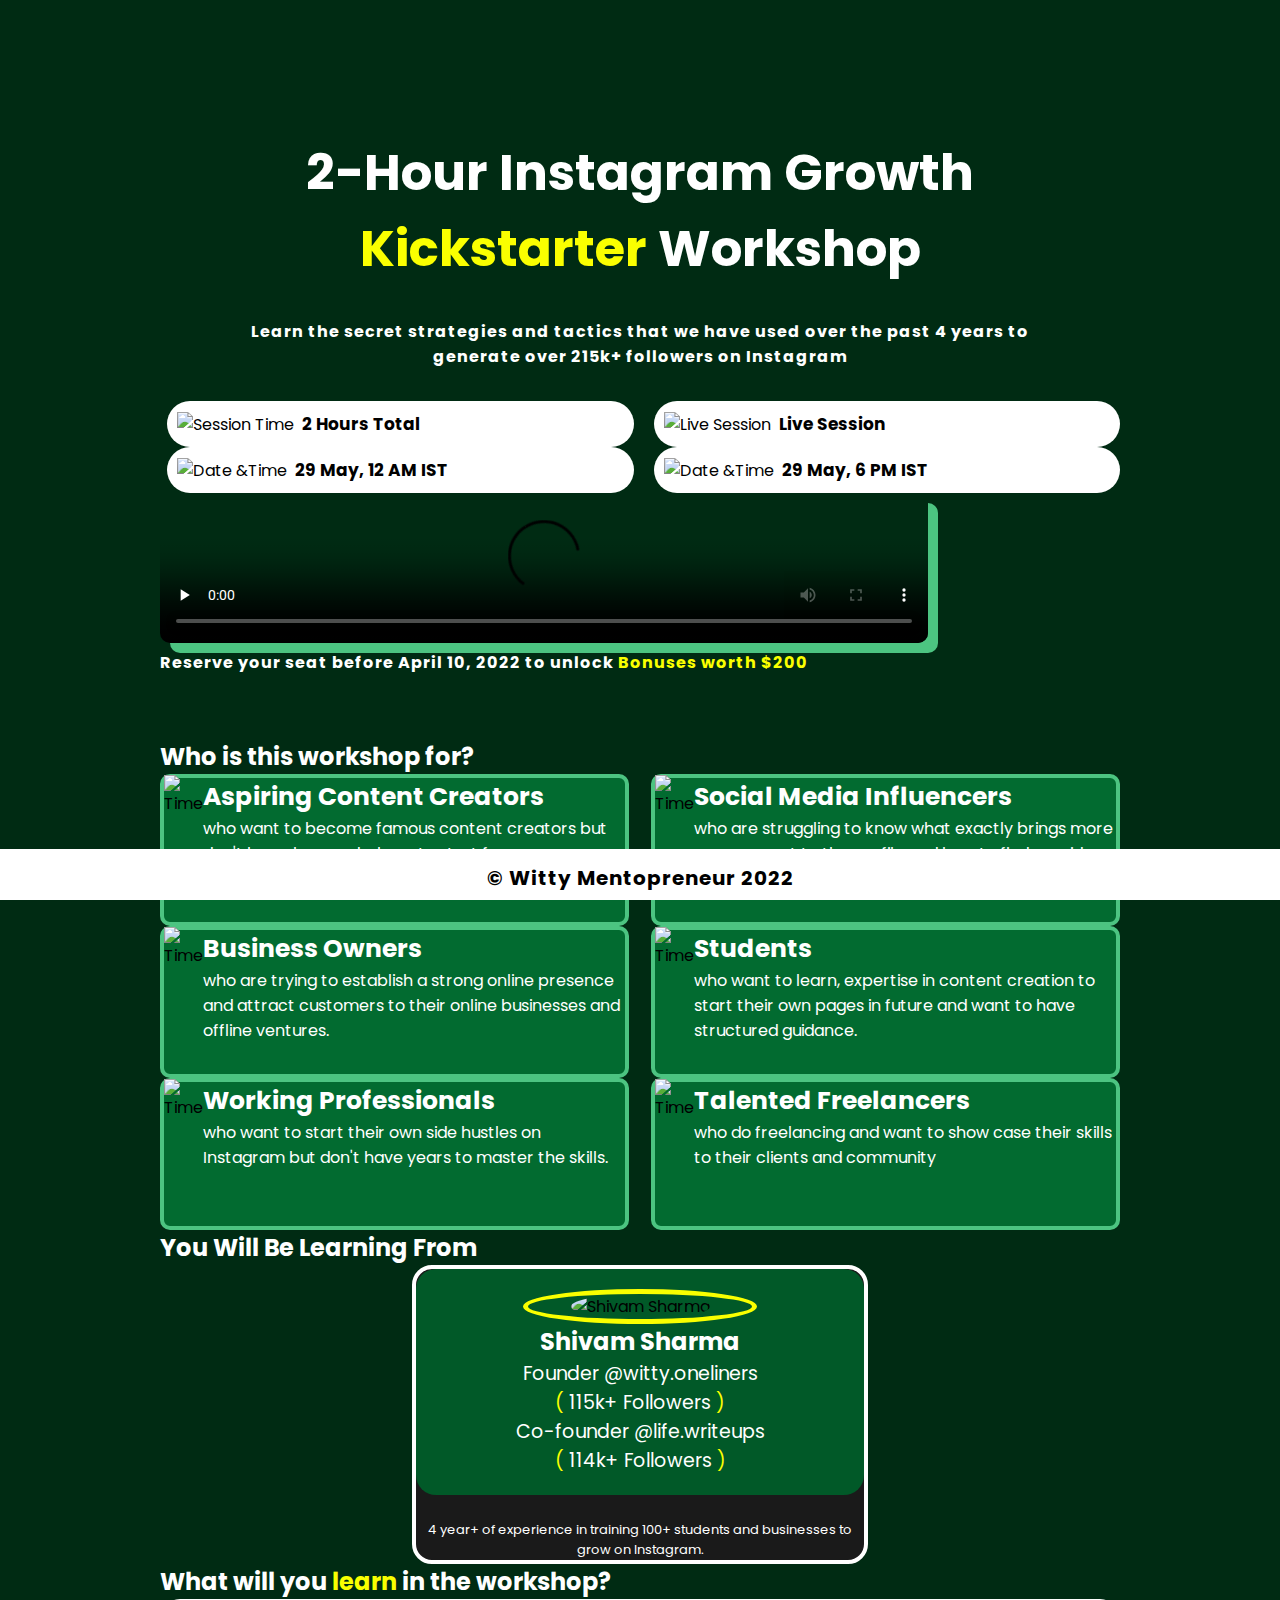
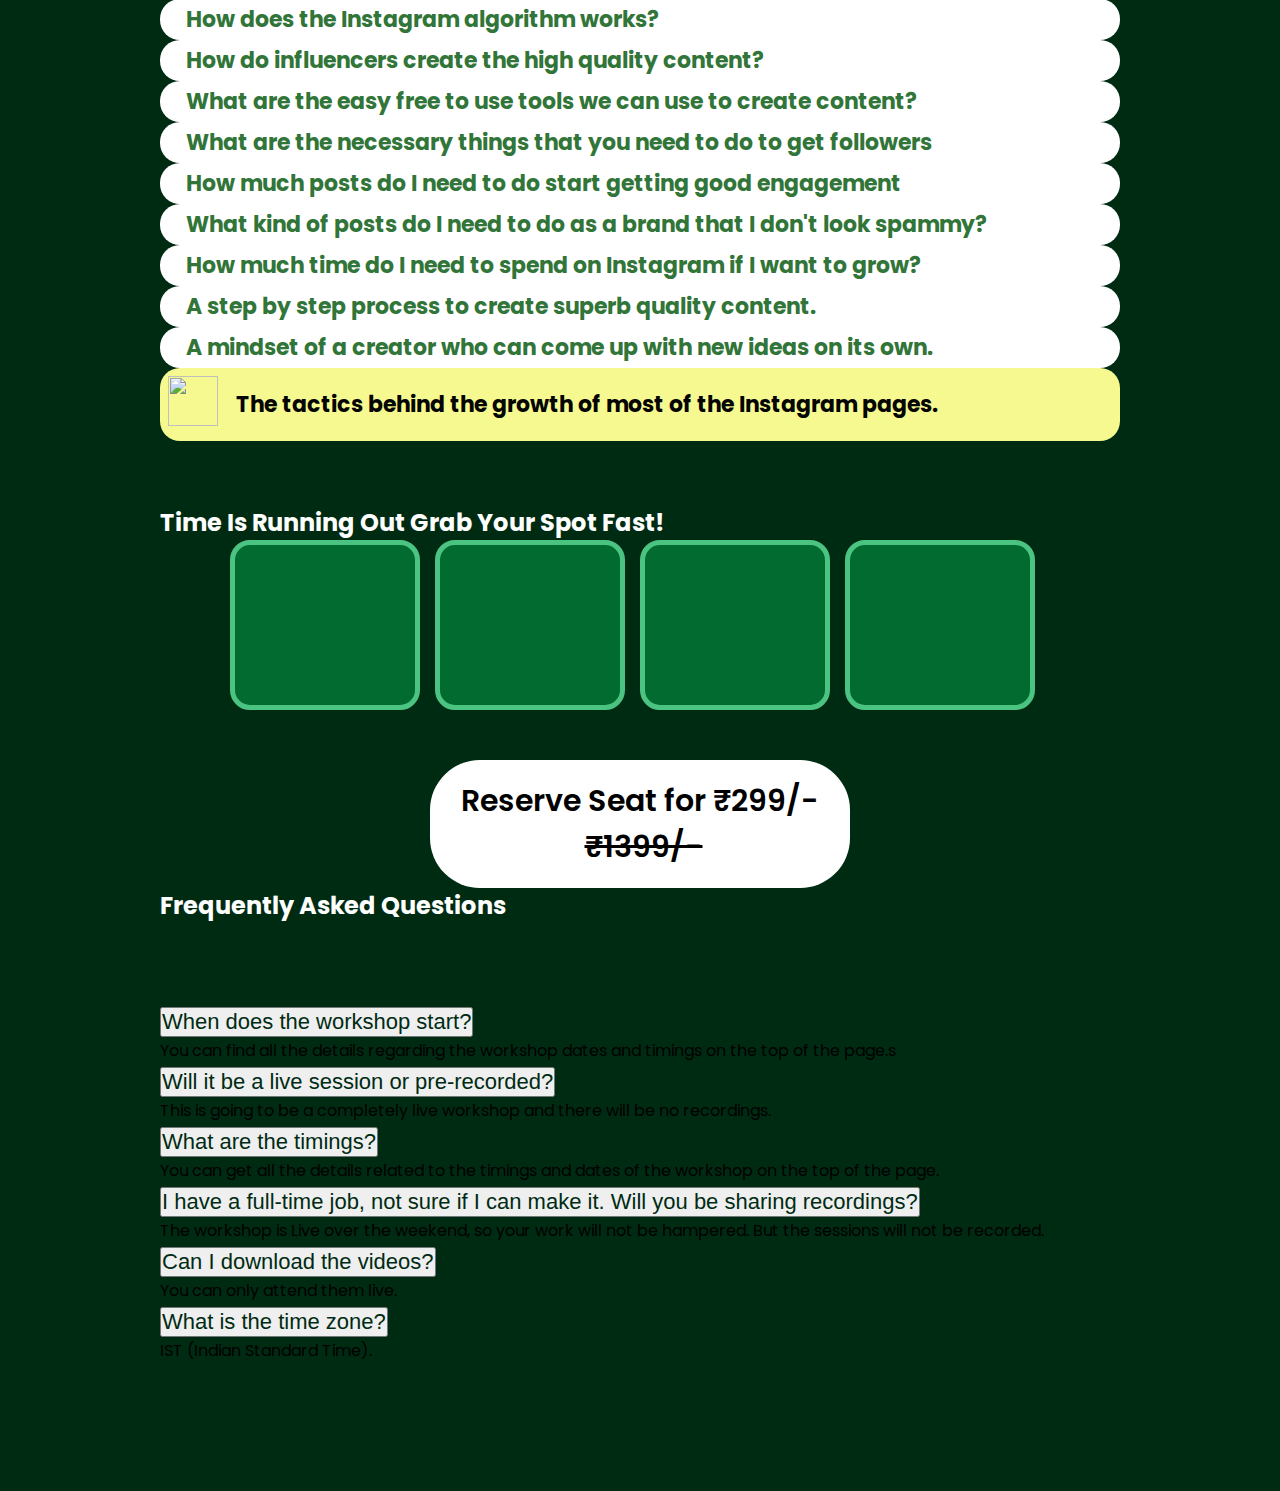
==== public/index.html @ c13fea51 "date updated" ====
<!DOCTYPE html>
<html lang="en">

<head>
    <meta charset="utf-8" />
    <meta name="viewport" content="width=device-width, initial-scale=1" />

    <!-- Bootstrap CSS -->
    <link href="https://cdn.jsdelivr.net/npm/bootstrap@5.0.2/dist/css/bootstrap.min.css" rel="stylesheet"
        integrity="sha384-EVSTQN3/azprG1Anm3QDgpJLIm9Nao0Yz1ztcQTwFspd3yD65VohhpuuCOmLASjC" crossorigin="anonymous" />

    <!-- CSS link -->
    <link rel="stylesheet" href="css/style.css" />

    <!-- Font Awesome -->
    <link rel="stylesheet" href="https://cdnjs.cloudflare.com/ajax/libs/font-awesome/6.1.1/css/all.min.css"
        integrity="sha512-KfkfwYDsLkIlwQp6LFnl8zNdLGxu9YAA1QvwINks4PhcElQSvqcyVLLD9aMhXd13uQjoXtEKNosOWaZqXgel0g=="
        crossorigin="anonymous" referrerpolicy="no-referrer" />

    <!-- Favicon -- site identity -->
    <link rel="icon" type="image/x-icon" href="/public/media/images/favicon.ico">

    <title>Witty Oneliners</title>
</head>

<body>
    <div class="container-fluid">
        <div class="container-custom">
            <div class="sectionOne-wrapper">
                <div class="heading">
                    <h1 class="text-white">
                        2-Hour Instagram Growth
                        <span class="text-yellow">Kickstarter</span> Workshop
                    </h1>
                </div>
                <div class="sub-heading">
                    <h4 id="for-font-size" class="text-white">
                        Learn the secret strategies and tactics that we have used over the
                        past 4 years to generate over 215k+ followers on Instagram
                    </h4>
                </div>

                <div class="content row">
                    <div class="col-12 col-lg-6 order-lg-1 order-2"  id="for-margin-in-tab" style="align-self: center;">
                        <div class="content-boxes">
                            <div class="schedule mb-4">
                                <div class="ts-card-1">
                                    <div class="info-icon">
                                        <img src="./media/images/clock.gif" alt="Session Time">
                                    </div>
                                    <div class="info-text">
                                        <p>2 Hours Total</p>
                                    </div>
                                </div>
                                <div class="ts-card-2">
                                    <div class="info-icon">
                                        <img src="./media/images/live-session.png" id="liveSession" alt="Live Session">
                                    </div>
                                    <div class="info-text">
                                        <p>Live Session</p>
                                    </div>
                                </div>
                            </div>
                            <div class="schedule mb-4">
                                <div class="ts-card-3">
                                    <div class="info-icon">
                                        <img src="./media/images/planner.png" alt="Date &Time">
                                    </div>
                                    <div class="info-text">
                                        <p>29 May, 12 AM IST</p>
                                    </div>
                                </div>
                                <div class="ts-card-4">
                                    <div class="info-icon">
                                        <img src="./media/images/planner.png" alt="Date &Time">
                                    </div>
                                    <div class="info-text">
                                        <p>29 May, 6 PM IST</p>
                                    </div>
                                </div>
                            </div>
                        </div>
                    </div>
                    <div class="col-12 col-lg-6 order-lg-2 order-1">
                        <div class="center-box-for-video text-center">
                            <video id='video' controls="controls" controlsList="nodownload" preload='none' width="600"
                                poster="https://assets.codepen.io/32795/poster.png">
                                <source id='mp4' src="./media/video/2-hour-kickstarter-workshop.mp4" controlsList="nodownload" type='video/mp4'/>
                        </div>
                    </div>
                </div>
                <div class="row">
                    <div class="text-below-video">
                        <h4 class="text-center mt-5 fw-bold text-white">Reserve your seat before April 10, 2022 to
                            unlock <span class="text-yellow">Bonuses worth $200</span></h4>
                    </div>
                </div>
            </div>


            <!-- WHO IS THIS WORKSHOP FOR? -->

            <div class="workshop-wrapper">
                <div class="workshop-heading mb-5">
                    <h2 class="text-white text-center fw-bold">
                        Who is this workshop for?
                    </h2>
                </div>
                <div class="Who-for-workshop mb-4">
                    <!-- card-1 -->
                    <div class="card-1">
                        <div id="tg-1" class="">
                            <div class="target-audience p-3">
                                <div class="card-icon">
                                    <img src="./media/images/who/aspiring-content-creator.png" class="m-ve3" alt="Time">
                                </div>
                                <div class="card-text">
                                    <p class="text-white mtemp-0">
                                        <span class="fw-bold">Aspiring Content Creators</span> <br> who want to become
                                        famous content creators but don't know how and where to start from
                                    </p>
                                </div>
                            </div>
                        </div>
                    </div>
                    <!-- card-2 -->
                    <div class="card-2">
                        <div id="tg-2" class="">
                            <div class="target-audience p-3">
                                <div class="card-icon">
                                    <img src="./media/images/who/social-media-influencers1.png" class="m-ve3" alt="Time">
                                </div>
                                <div class="card-text">
                                    <p class="text-white mtemp-0">
                                        <span class="fw-bold">Social Media Influencers</span> <br>who are struggling to
                                        know what exactly brings more engagement to the profile and how to find new
                                        ideas
                                    </p>
                                </div>
                            </div>
                        </div>
                    </div>
                </div>

                <div class="Who-for-workshop mb-4">
                    <!-- card-3 -->
                    <div class="card-3">
                        <div id="tg-3" class="">
                            <div class="target-audience p-3">
                                <div class="card-icon">
                                    <img src="./media/images/who/business-owners.png" class="m-ve3" alt="Time">
                                </div>
                                <div class="card-text">
                                    <p class="text-white mtemp-0">
                                        <span class="fw-bold">Business Owners</span> <br>who are trying to establish a
                                        strong online presence and attract customers to their online businesses and
                                        offline ventures.
                                    </p>
                                </div>
                            </div>
                        </div>
                    </div>
                    <!-- card-4 -->
                    <div class="card-4">
                        <div id="tg-4" class="">
                            <div class="target-audience p-3">
                                <div class="card-icon">
                                    <img src="./media/images/who/students.png" class="m-ve3" alt="Time">
                                </div>
                                <div class="card-text">
                                    <p class="text-white mtemp-0">
                                        <span class="fw-bold">Students</span> <br>who want to learn, expertise in
                                        content creation to start their own pages in future and want to have structured
                                        guidance.
                                    </p>
                                </div>
                            </div>
                        </div>
                    </div>
                </div>

                <div class="Who-for-workshop mb-4">
                    <!-- card-5 -->
                    <div class="card-5">
                        <div id="tg-5" class="">
                            <div class="target-audience p-3">
                                <div class="card-icon">
                                    <img src="./media/images/who/working-professionals.png" class="m-ve3" alt="Time">
                                </div>
                                <div class="card-text">
                                    <p class="text-white mtemp-0">
                                        <span class="fw-bold">Working Professionals</span> <br>who want to start their
                                        own side hustles on Instagram but don't have years to master the skills.
                                    </p>
                                </div>
                            </div>
                        </div>
                    </div>
                    <!-- card-6 -->
                    <div class="card-6">
                        <div id="tg-6" class="">
                            <div class="target-audience p-3">
                                <div class="card-icon">
                                    <img src="./media/images/who/talented-freelancers.png" class="m-ve3" alt="Time">
                                </div>
                                <div class="card-text">
                                    <p class="text-white mtemp-0">
                                        <span class="fw-bold">Talented Freelancers</span> <br>who do freelancing and
                                        want to show case their skills to their clients and community
                                    </p>
                                </div>
                            </div>
                        </div>
                    </div>
                </div>
            </div>

            <!-- You Will Be Learning From -->
            <div class="learningFrom-wrapper">
                <div class="workshop-heading my-5">
                    <h2 class="text-white text-center fw-bold">
                        You Will Be Learning From
                    </h2>
                </div>
                <div class="instructor-about">
                    <div class="about-card">
                        <div class="card p-3 card-width">
                            <div class="card-top">
                                <div class="instructor-image-wrapper">
                                    <div class="instructor-image p-2">
                                        <img src="./media/images/shivam.jpg" class="card-img-top" alt="Shivam Sharma">
                                    </div>
                                </div>
                                <div class="card-body text-white pt-3">
                                    <h2 class="card-title fw-bold">Shivam Sharma</h2>
                                    <p class="card-text fw-bold m-0" style="font-size: 19px;">Founder <a href="http://instagram.com/witty.oneliners" target="_blank" style="text-decoration: none; color: inherit;">@witty.oneliners</a>
                                        <br> <span class="text-yellow">(</span> 115k+ Followers <span
                                            class="text-yellow">)</span>
                                    </p>
                                    <p class="card-text fw-bold" style="font-size: 19px;">Co-founder <a href="http://instagram.com/life.writeups" target="_blank" style="text-decoration: none; color: inherit;">@life.writeups</a><br>
                                        <span class="text-yellow">(</span> 114k+ Followers <span
                                            class="text-yellow">)</span>
                                    </p>
                                </div>
                            </div>
                            <div class="special-text pt-2 row">
                                <div class="col-2" style="align-self: center;">
                                    <img src="./media/images/checkbox.png" class="w-100" alt="">
                                </div>
                                <div class="col-10">
                                    <p class="fw-bold text-start mt-3 text-white" style="font-size: 13px;">4 year+ of
                                        experience in training 100+ students and businesses to grow on Instagram.</p>
                                </div>
                            </div>
                        </div>
                    </div>
                </div>
                <!-- <div class="register-link-wrapper mt-2">
                    <div class="register-link">
                        <a href="#">Register Now</a>
                    </div>
                </div> -->
            </div>

            <!-- What will you learn in the workshop? -->
            <div class="learning-from-workshop-wrapper">
                <div class="learning-from-workshop-heading my-5">
                    <h2 class="text-white text-center fw-bold">
                        What will you <span class="text-yellow">learn</span> in the workshop?
                    </h2>
                </div>
                <div class="special-text-learning my-3">
                    <div class="stl-icon">
                        <img src="./media/images/checkbox-border-green.png" alt="">
                    </div>
                    <div class="stl-text">
                        <p class="text-start text-green">How does the Instagram algorithm works?</p>
                    </div>
                </div>
                <div class="special-text-learning my-3">
                    <div class="stl-icon">
                        <img src="./media/images/checkbox-border-green.png" alt="">
                    </div>
                    <div class="stl-text">
                        <p class="text-start text-green">How do influencers create the high quality
                            content?</p>
                    </div>
                </div>
                <div class="special-text-learning my-3">
                    <div class="stl-icon">
                        <img src="./media/images/checkbox-border-green.png" alt="">
                    </div>
                    <div class="stl-text">
                        <p class="text-start text-green">What are the easy free to use tools we can use
                            to create content?</p>
                    </div>
                </div>
                <div class="special-text-learning my-3">
                    <div class="stl-icon">
                        <img src="./media/images/checkbox-border-green.png" alt="">
                    </div>
                    <div class="stl-text">
                        <p class="text-start text-green">What are the necessary things that you need to do to get followers</p>
                    </div>
                </div>
                <div class="special-text-learning my-3">
                    <div class="stl-icon">
                        <img src="./media/images/checkbox-border-green.png" alt="">
                    </div>
                    <div class="stl-text">
                        <p class="text-start text-green">How much posts do I need to do start
                            getting good engagement</p>
                    </div>
                </div>
                <div class="special-text-learning my-3">
                    <div class="stl-icon">
                        <img src="./media/images/checkbox-border-green.png" alt="">
                    </div>
                    <div class="stl-text">
                        <p class="text-start text-green">What kind of posts do I need to do as a brand
                            that I don't look spammy?</p>
                    </div>
                </div>
                <div class="special-text-learning my-3">
                    <div class="stl-icon">
                        <img src="./media/images/checkbox-border-green.png" alt="">
                    </div>
                    <div class="stl-text">
                        <p class="text-start text-green">How much time do I need to spend on Instagram
                            if I want to grow?</p>
                    </div>
                </div>
                <div class="special-text-learning my-3">
                    <div class="stl-icon">
                        <img src="./media/images/checkbox-border-green.png" alt="">
                    </div>
                    <div class="stl-text">
                        <p class="text-start text-green">A step by step process to create superb
                            quality content.</p>
                    </div>
                </div>
                <div class="special-text-learning my-3">
                    <div class="stl-icon">
                        <img src="./media/images/checkbox-border-green.png" alt="">
                    </div>
                    <div class="stl-text">
                        <p class="text-start text-green">A mindset of a creator who can come up with
                            new ideas on its own.</p>
                    </div>
                </div>
                <div class="special-text-learning my-3" style="background-color: #f5f98f;">
                    <div class="stl-icon">
                        <img src="./media/images/star.png" id="star-icon" alt="">
                    </div>
                    <div class="stl-text">
                        <p class="text-start" style="color: #040402;">The tactics behind the growth of
                            most of the Instagram pages.</p>
                    </div>
                </div>
            </div>

            <!-- Time Is Running Out Grab Your Spot Fast! -->
            <div class="grab-your-spot">
                <div class="grab-your-spot-heading my-5">
                    <h2 class="text-white text-center fw-bold">
                        Time Is Running Out Grab Your Spot Fast!
                    </h2>
                </div>

                <!-- countdown for registration -->

                <div class="counter-wrapper">
                    <div class="counter" id="demo">
                        <div class="days-wrapper" id="day-id">
                            <p id="days"></p>
                        </div>
                        <div class="hours-wrapper">
                            <p id="hours"></p>
                        </div>
                        <div class="minutes-wrapper">
                            <p id="minutes"></p>
                        </div>
                        <div class="seconds-wrapper" id="sec-id">
                            <p id="seconds"></p>
                        </div>
                    </div>
                </div>

                <div class="register-link-wrapper" style="padding: 0px;">
                    <div class="register-link">
                        <a href="https://razorpay.com/payment-link/plink_JNuntay4QnFfxa">Reserve Seat for ₹299/- &nbsp;<s class="fs-21">₹1399/-</s></a>
                    </div>
                </div>
            </div>

            <!-- Frequently Asked Questions -->
            <div class="faqs">
                <div class="faqs my-5">
                    <h2 class="text-white text-center fw-bold">
                        Frequently Asked Questions
                    </h2>
                </div>
                <div class="accordion" id="accordionPanelsStayOpenExample">
                    <!-- When does the workshop start? -->
                    <div class="accordion-item mb-4">
                        <h2 class="accordion-header" id="panelsStayOpen-headingOne">
                            <button class="accordion-button collapsed f-22" type="button" data-bs-toggle="collapse"
                                data-bs-target="#panelsStayOpen-collapseOne" aria-expanded="false"
                                aria-controls="panelsStayOpen-collapseOne">
                                When does the workshop start?
                            </button>
                        </h2>
                        <div id="panelsStayOpen-collapseOne" class="accordion-collapse collapse"
                            aria-labelledby="panelsStayOpen-headingOne">
                            <div class="accordion-body">
                                <p class="mtemp-0">You can find all the details regarding the workshop dates and timings
                                    on the top of
                                    the page.s</p>
                            </div>
                        </div>
                    </div>
                    <!-- Will it be a live session or pre-recorded? -->
                    <div class="accordion-item mb-4">
                        <h2 class="accordion-header" id="panelsStayOpen-headingTwo">
                            <button class="accordion-button collapsed f-22" type="button" data-bs-toggle="collapse"
                                data-bs-target="#panelsStayOpen-collapseTwo" aria-expanded="false"
                                aria-controls="panelsStayOpen-collapseTwo">
                                Will it be a live session or pre-recorded?
                            </button>
                        </h2>
                        <div id="panelsStayOpen-collapseTwo" class="accordion-collapse collapse"
                            aria-labelledby="panelsStayOpen-headingTwo">
                            <div class="accordion-body">
                                <p class="mtemp-0">This is going to be a completely live workshop and there will be no
                                    recordings.</p>
                            </div>
                        </div>
                    </div>
                    <!-- What are the timings? -->
                    <div class="accordion-item mb-4">
                        <h2 class="accordion-header" id="panelsStayOpen-headingThree">
                            <button class="accordion-button collapsed f-22" type="button" data-bs-toggle="collapse"
                                data-bs-target="#panelsStayOpen-collapseThree" aria-expanded="false"
                                aria-controls="panelsStayOpen-collapseThree">
                                What are the timings?
                            </button>
                        </h2>
                        <div id="panelsStayOpen-collapseThree" class="accordion-collapse collapse"
                            aria-labelledby="panelsStayOpen-headingThree">
                            <div class="accordion-body">
                                <p class="mtemp-0">You can get all the details related to the timings and dates of the
                                    workshop on the top
                                    of the page.</p>
                            </div>
                        </div>
                    </div>
                    <!-- I have a full-time job, not sure if I can make it. Will you be sharing recordings? -->
                    <div class="accordion-item mb-4">
                        <h2 class="accordion-header" id="panelsStayOpen-headingFour">
                            <button class="accordion-button collapsed f-22" type="button" data-bs-toggle="collapse"
                                data-bs-target="#panelsStayOpen-collapseFour" aria-expanded="false"
                                aria-controls="panelsStayOpen-collapseFour">
                                I have a full-time job, not sure if I can make it. Will you be sharing recordings?
                            </button>
                        </h2>
                        <div id="panelsStayOpen-collapseFour" class="accordion-collapse collapse"
                            aria-labelledby="panelsStayOpen-headingFour">
                            <div class="accordion-body">
                                <p class="mtemp-0">The workshop is Live over the weekend, so your work will not be
                                    hampered. But the
                                    sessions will not be recorded.</p>
                            </div>
                        </div>
                    </div>
                    <!-- Can I download the videos? -->
                    <div class="accordion-item mb-4">
                        <h2 class="accordion-header" id="panelsStayOpen-headingFive">
                            <button class="accordion-button collapsed f-22" type="button" data-bs-toggle="collapse"
                                data-bs-target="#panelsStayOpen-collapseFive" aria-expanded="false"
                                aria-controls="panelsStayOpen-collapseFive">
                                Can I download the videos?
                            </button>
                        </h2>
                        <div id="panelsStayOpen-collapseFive" class="accordion-collapse collapse"
                            aria-labelledby="panelsStayOpen-headingFive">
                            <div class="accordion-body">
                                <p class="mtemp-0">You can only attend them live.</p>
                            </div>
                        </div>
                    </div>
                    <!-- What is the time zone? -->
                    <div class="accordion-item mb-4">
                        <h2 class="accordion-header" id="panelsStayOpen-headingSix">
                            <button class="accordion-button collapsed f-22" type="button" data-bs-toggle="collapse"
                                data-bs-target="#panelsStayOpen-collapseSix" aria-expanded="false"
                                aria-controls="panelsStayOpen-collapseSix">
                                What is the time zone?
                            </button>
                        </h2>
                        <div id="panelsStayOpen-collapseSix" class="accordion-collapse collapse"
                            aria-labelledby="panelsStayOpen-headingSix">
                            <div class="accordion-body">
                                <p class="mtemp-0">IST (Indian Standard Time).</p>
                            </div>
                        </div>
                    </div>
                </div>

            </div>
        </div>
    </div>

    <footer>
        <h4>© Witty Mentopreneur 2022</h4>
    </footer>

    <!-- Time is running out for mobile view -->
    <div class="time-run-out">
        <div class="rate">
            <h3 style="margin-bottom: 0rem;">&#8377; 299/- <s class="fs-21">₹1399/-</s></h3>
            <p style="margin-bottom: 0rem;" id="demoMobile"></p>
        </div>
        <div class="register-button">
            <div class="register-mobile-link">
                <a href="https://razorpay.com/payment-link/plink_JNuntay4QnFfxa">Register Now</a>
            </div>
        </div>
    </div>

    <!-- Option 1: Bootstrap Bundle with Popper -->
    <script src="https://cdn.jsdelivr.net/npm/bootstrap@5.0.2/dist/js/bootstrap.bundle.min.js"
        integrity="sha384-MrcW6ZMFYlzcLA8Nl+NtUVF0sA7MsXsP1UyJoMp4YLEuNSfAP+JcXn/tWtIaxVXM"
        crossorigin="anonymous"></script>


    <script>
        // Set the date we're counting down to
        var countDownDate = new Date("May 29, 2022 00:00:00").getTime();

        // Update the count down every 1 second
        var x = setInterval(function () {

            // Get today's date and time
            var now = new Date().getTime();

            // Find the distance between now and the count down date
            var distance = countDownDate - now;

            // Time calculations for days, hours, minutes and seconds
            var days = Math.floor(distance / (1000 * 60 * 60 * 24));
            var hours = Math.floor((distance % (1000 * 60 * 60 * 24)) / (1000 * 60 * 60));
            var minutes = Math.floor((distance % (1000 * 60 * 60)) / (1000 * 60));
            var seconds = Math.floor((distance % (1000 * 60)) / 1000);

            // Output the result in an element with id="demo"
            document.getElementById("days").innerHTML = days + "d ";
            document.getElementById("hours").innerHTML = hours + "h ";
            document.getElementById("minutes").innerHTML = minutes + "m ";
            document.getElementById("seconds").innerHTML = seconds + "s ";

            // If the count down is over, write some text 
            if (distance < 0) {
                clearInterval(x);
                document.getElementById("").innerHTML = "EXPIRED";
            }
        }, 1000);
    </script>


    <!-- Countdown for mobile -->
    <script>
        // Set the date we're counting down to
        var countDownDateM = new Date("May 29, 2022 00:00:00").getTime();

        // Update the count down every 1 second
        var xM = setInterval(function () {

            // Get today's date and time
            var nowM = new Date().getTime();

            // Find the distanceM between nowM and the count down date
            var distanceM = countDownDateM - nowM;

            // Time calculations for days, hours, minutes and seconds
            var daysM = Math.floor(distanceM / (1000 * 60 * 60 * 24));
            var hoursM = Math.floor((distanceM % (1000 * 60 * 60 * 24)) / (1000 * 60 * 60));
            var minutesM = Math.floor((distanceM % (1000 * 60 * 60)) / (1000 * 60));
            var secondsM = Math.floor((distanceM % (1000 * 60)) / 1000);

            // Output the result in an element with id="demo"
            document.getElementById("demoMobile").innerHTML = daysM + "d " + hoursM + "h " + minutesM + "m " + secondsM + "s ";

            // If the count down is over, write some text 
            if (distanceM < 0) {
                clearInterval(xM);
                document.getElementById("demoMobile").innerHTML = "EXPIRED";
            }
        }, 1000);
    </script>


    <!-- Firebase hosting -->
    <script type="module">
        // Import the functions you need from the SDKs you need
        import { initializeApp } from "https://www.gstatic.com/firebasejs/9.7.0/firebase-app.js";
        import { getAnalytics } from "https://www.gstatic.com/firebasejs/9.7.0/firebase-analytics.js";
        // TODO: Add SDKs for Firebase products that you want to use
        // https://firebase.google.com/docs/web/setup#available-libraries
      
        // Your web app's Firebase configuration
        // For Firebase JS SDK v7.20.0 and later, measurementId is optional
        const firebaseConfig = {
          apiKey: "AIzaSyBTXLOIKGU7ffSTo6t2AmBm4bEuLBCVTBA",
          authDomain: "wittyoneliners-2b3fb.firebaseapp.com",
          projectId: "wittyoneliners-2b3fb",
          storageBucket: "wittyoneliners-2b3fb.appspot.com",
          messagingSenderId: "454083568702",
          appId: "1:454083568702:web:d452eadd3054b247895d6f",
          measurementId: "G-J54QKYT3XX"
        };
      
        // Initialize Firebase
        const app = initializeApp(firebaseConfig);
        const analytics = getAnalytics(app);
      </script>

    <!-- <script src="index.js"></script> -->
</body>

</html>
---- public/css/style.css ----
@import url("https://fonts.googleapis.com/css2?family=Poppins:ital,wght@0,100;0,200;0,300;0,400;0,500;0,600;0,700;0,800;0,900;1,100;1,200;1,300;1,400;1,500;1,600;1,700;1,800;1,900&family=Roboto:ital,wght@0,100;0,300;0,400;0,500;0,700;0,900;1,100;1,300;1,400;1,500;1,700;1,900&display=swap");

* {
  margin: 0;
  padding: 0;
}

body {
  font-family: "Poppins", sans-serif;
  background-color: #002b13;
}

h4 {
  letter-spacing: 1px;
}
/* 
.fw-400 {
  font-weight: 500;
} */

.text-white {
  color: #fff;
}

.text-yellow {
  color: #faff00;
}

.text-green {
  color: #317539;
}

.container-custom {
  margin: auto;
  width: 70%;
  height: 100%;
  /* background-color: pink; */
  padding-bottom: 3rem;
}

.heading {
  margin-top: 15vh;
  font-weight: bold;
  text-align: center;
  margin-bottom: 1rem;
}

.heading h1 {
  /* width: 55%; */
  font-size: 50px;
}

.sub-heading {
  margin: 2rem 0rem;
  font-weight: bold;
  text-align: center;
  padding: 0 3rem;
}

.content-boxes {
  margin-top: 0rem;
}

.center-box-for-video {
  box-shadow: bottom 0px 0px 10px #fff;
}

.center-box-for-video video {
  width: 80%;
  height: auto;
  border-radius: 10px;
  box-shadow: 10px 10px #4cc481;
}

.schedule {
  display: flex;
  padding-left: 7px;
}

.ts-card-1,
.ts-card-2,
.ts-card-3,
.ts-card-4 {
  display: flex;
  background: white;
  padding: 10px;
  border-radius: 41px;
  width: 48%;
}

.ts-card-1,
.ts-card-3 {
  margin-right: 10px;
}

.ts-card-2,
.ts-card-4 {
  margin-left: 10px;
}

.info-icon {
  align-self: center;
}

.info-icon img {
  width: 48px;
}

.info-text {
  align-self: center;
}

.info-text p {
  margin-bottom: 0rem !important;
  margin-left: 8px;
  font-size: 17px;
  font-weight: bold;
}

#liveSession {
  margin-top: -7px;
}

/* mtemp-0 is for target audience cards */
.mtemp-0 {
  margin-bottom: 0;
}

.mtemp-0 span {
  font-size: 25px;
  font-weight: bold;
}

.mtemp-0 p {
  font-size: 17px;
}

.m-ve3 {
  margin-top: -3px;
}

.pad-10px {
  padding: 10px;
}

.m-for-info-box {
  margin-bottom: 0px;
  margin-top: 6px;
}

.workshop-wrapper {
  margin-top: 4rem;
}

.about-card {
  text-align: -webkit-center;
}

.card {
  background-color: #1a1a1a;
  border-radius: 20px;
  border: 4px solid #fff;
}

.card-top {
  background-color: #015928;
  padding: 20px 0px;
  border-radius: 20px;
}

.card-body {
  padding: 0;
}

.instructor-image {
  border: 5px solid #faff00;
  border-radius: 50%;
  width: 50%;
  height: auto;
}

.instructor-image img {
  border-radius: 50%;
}

.register-link-wrapper {
  text-align: center;
  padding: 25px;
  font-size: 30px;
  font-weight: 600;
  display: flex;
  justify-content: center;
}

.register-link {
  background-color: white;
  width: 40%;
  padding: 18px;
  border-radius: 50px;
  margin-top: 50px;
}

.register-link-wrapper a {
  text-decoration: none;
  color: #000;
}

.special-text-learning {
  display: flex;
  background-color: white;
  border-radius: 20px;
}

.special-text-learning p {
  margin-left: 10px;
  font-size: 22px;
  font-weight: bold;
  margin-bottom: 0rem;
}

.stl-icon {
  padding: 8px;
}

.stl-text {
  align-self: center;
}

.grab-your-spot {
  margin-top: 4rem;
}

.f-22 {
  font-size: 22px;
  font-weight: 500;
  color: #002b13;
}

footer {
  position: fixed;
  z-index: 5;
  width: 100%;
  bottom: 0;
  margin-top: 100px;
  background-color: #fff;
  padding: 14px 0px 7px;
  color: #000;
  text-align: center;
  font-size: 20px;
  font-weight: 500;
}

.accordion-button:not(.collapsed) {
  color: inherit;
  background-color: #c3df9d;
}

.accordion-button:focus {
  border-color: unset;
  box-shadow: unset;
}

.accordian-item {
  border-radius: 0.25rem;
}

.w-63 {
  width: 90%;
}

.card-width {
  width: 28rem;
}

.faqs {
  margin-bottom: 80px;
}

.Who-for-workshop {
  display: flex;
  justify-content: space-between;
}

.target-audience {
  background-color: #026b30;
  border: 4px solid #4cc481;
  border-radius: 10px;
  display: flex;
  width: 33vw;
  height: 9rem;
}

#star-icon {
  width: 50px;
  height: 50px;
}

.rate {
  display: none;
}

.register-mobile-link a {
  display: none;
}

.counter {
  display: flex;
  justify-content: center;
}

.counter div {
  display: flex;
  flex-direction: column;
  justify-content: center;
  text-align: center;
  background-color: #026b30;
  border-radius: 20px;
  width: 160px;
  border: 5px solid #4cc481;
  height: 140px;
  padding: 10px;
  margin-right: 15px;
}

.counter div p {
  font-size: 60px;
  color: #fff;
  margin: 0px;
}


/* For devices below 300px width  */

@media (max-width: 299px) {
  .container-custom {
    margin: auto;
    width: 90%;
    margin-bottom: 0rem;
  }
  .heading h1 {
    font-size: 24px;
  }
  .sub-heading {
    padding: 0rem;
  }
  h4.text-white.fw-bold {
    font-size: 18px;
  }
  .center-box-for-video video {
    width: 100%;
    height: auto;
    border-radius: 10px;
    box-shadow: 5px 5px #4cc481;
  }
  .center-box-for-video video {
    width: 100%;
  }
  .content-boxes {
    margin-top: 2rem;
  }
  .m-for-info-box {
    font-size: 12px;
    margin-top: 2px;
  }
  .info-text p {
    margin-left: 6px;
    font-size: 10px;
  }
  .workshop-wrapper {
    margin-top: 3rem;
  }
  .mtemp-0 span {
    font-size: 17px;
  }
  p.text-white.mtemp-0 {
    font-size: 15px;
  }
  .card-width {
    width: 14rem;
  }
  .special-text.pt-2.row div img {
    width: 230% !important;
  }
  .special-text-learning p {
    font-size: 11px;
    line-height: 13px;
  }
  .counter div {
    width: 55px;
    height: 55px;
  }
  .counter div p {
    font-size: 14px;
  }
  .register-link {
    width: 100%;
    padding: 10px;
  }
  .register-link-wrapper {
    font-size: 18px;
  }
  .f-22 {
    font-size: 15px;
  }
  .Who-for-workshop {
    flex-direction: column;
  }
  .target-audience {
    width: 100%;
    height: auto;
    margin-bottom: 10px;
  }
  .accordion-body {
    font-size: 14px;
  }
  .info-icon img {
    width: 29px;
    height: 29px;
  }
  footer {
    position: relative;
    margin-top: 0px;
    bottom: 83px;
  }
  .time-run-out {
    position: fixed;
    z-index: 5;
    bottom: 0;
    width: 100%;
    display: flex;
    justify-content: space-between;
    padding: 18px 15px;
    background-color: #c8eadf;
  }
  .rate {
    display: block;
    align-self: center;
  }
  .register-mobile-link a {
    display: block;
    text-decoration: none;
    color: white;
    background: #015928;
    padding: 10px;
    border-radius: 10px;
  }
  footer h4 {
    font-size: 17px;
  }
  #day-id {
    margin-left: 6px;
  }
  #sec-id {
    margin-right: 0px;
  }
  #demoMobile {
    font-size: 14px;
  }

  #for-font-size {
    font-size: 14px;
  }

}


/* For Mobiles */

@media (min-width: 300px) and (max-width: 480px) {
  .container-custom {
    margin: auto;
    width: 90%;
    margin-bottom: 0rem;
  }
  .heading h1 {
    font-size: 32px;
  }
  .sub-heading {
    padding: 0rem;
  }
  .f-22 {
    font-size: 20px;
  }
  .center-box-for-video video {
    width: 100%;
  }
  .content-boxes {
    margin-top: 2rem;
  }
  .special-text.pt-2.row div img {
    width: 137% !important;
  }
  .m-for-info-box {
    font-size: 12px;
    margin-top: 2px;
  }
  .register-link {
    width: 100%;
    padding: 10px;
  }
  .register-link-wrapper {
    font-size: 25px;
  }
  .card-width {
    width: 20rem;
  }
  .Who-for-workshop {
    flex-direction: column;
  }
  .target-audience {
    width: 100%;
    height: auto;
    margin-bottom: 10px;
  }
  .special-text-learning p {
    margin: 0px 2px;
    font-size: 14px;
    font-weight: bold;
    margin-bottom: 0rem;
    line-height: 16px;
  }
  .info-icon img {
    width: 29px;
    height: 29px;
  }
  .info-text p {
    margin-left: 6px;
    font-size: 15px;
  }
  footer {
    position: relative;
    margin-top: 0px;
    bottom: 94px;
  }

  .time-run-out {
    position: fixed;
    z-index: 5;
    bottom: 0;
    width: 100%;
    display: flex;
    justify-content: space-between;
    padding: 18px 15px;
    background-color: #c8eadf;
  }

  .rate {
    display: block;
    align-self: center;
  }

  .register-mobile-link a {
    display: block;
    text-decoration: none;
    color: white;
    background: #015928;
    padding: 14px;
    border-radius: 10px;
  }

  .counter div {
    width: 73px;
    border: 5px solid #4cc481;
    height: 74px;
    padding: 8px;
  }

  .counter div p {
    font-size: 22px;
  }

  #day-id {
    margin-left: 6px;
  }

  #sec-id {
    margin-right: 0px;
  }

  #demoMobile {
    font-size: 20px;
  }

  #for-font-size {
    font-size: 14px;
  }
}

/* For devices with width 481px and above */

@media (min-width: 500px) and (max-width: 767px) {
  .container-custom {
    margin: auto;
    width: 90%;
    margin-bottom: 0rem;
  }
  .heading h1 {
    font-size: 35px;
  }
  .sub-heading {
    padding: 0rem;
  }
  .f-22 {
    font-size: 20px;
  }
  .center-box-for-video video {
    width: 100%;
  }
  .content-boxes {
    margin-top: 2rem;
  }
  .m-for-info-box {
    font-size: 12px;
    margin-top: 2px;
  }
  .register-link {
    width: 100%;
    padding: 10px;
  }
  .card-width {
    width: 28rem;
  }
  .Who-for-workshop {
    flex-direction: column;
  }
  .target-audience {
    width: 100%;
    height: auto;
    margin-bottom: 10px;
  }
  .special-text-learning p {
    margin: 0px 2px;
    font-size: 19px;
    font-weight: bold;
    margin-bottom: 0rem;
    line-height: 20px;
  }
  .info-icon img {
    width: 29px;
    height: 29px;
  }
  .info-text p {
    margin-left: 6px;
    font-size: 18px;
  }
  footer {
    position: relative;
    margin-top: 0px;
    bottom: 97px;
  }

  .time-run-out {
    position: fixed;
    z-index: 5;
    bottom: 0;
    width: 100%;
    display: flex;
    justify-content: space-between;
    padding: 18px 15px;
    background-color: #c8eadf;
  }

  .rate {
    display: block;
    align-self: center;
  }

  .register-mobile-link a {
    display: block;
    text-decoration: none;
    color: white;
    background: #015928;
    padding: 14px;
    border-radius: 10px;
  }

  .counter div {
    width: 90px;
    border: 5px solid #4cc481;
    height: 90px;
    padding: 8px;
  }

  .counter div p {
    font-size: 27px;
  }

  #day-id {
    margin-left: 6px;
  }

  #sec-id {
    margin-right: 0px;
  }

  #demoMobile {
    font-size: 22px;
  }
}


/* For screen sizes between 768px and 1199px */

@media (min-width: 768px) and (max-width: 1199px) {
  .container-custom {
    margin: auto;
    width: 90%;
  }
  .stl-text {
    line-height: 1.1;
  }
  .target-audience {
    width: 43vw;
  }
  .mtemp-0 span {
    font-size: 20px;
  }
  .target-audience {
    height: 10rem;
  }
  .center-box-for-video video {
    width: 90%;
  }
  #for-margin-in-tab {
    margin-top: 2rem;
  }
  .info-text p {
    font-size: 22px;
  }
  .text-below-video h4 {
    line-height: 1.5;
  }
  .workshop-wrapper {
    margin-top: 3rem;
  }
  .counter div p {
    font-size: 55px;
  }
  .register-link {
    width: 60%;
  }
}
 

/* For screen sizes between 1200px and 1600px */

@media screen 
  and (min-device-width: 1200px) 
  and (max-device-width: 1500px) 
  and (-webkit-min-device-pixel-ratio: 1) { 
    .container-custom {
      margin: auto;
      width: 75%;
      height: 100%;
      padding-bottom: 3rem;
  }
  .target-audience {
    width: 36vw;
  }
}
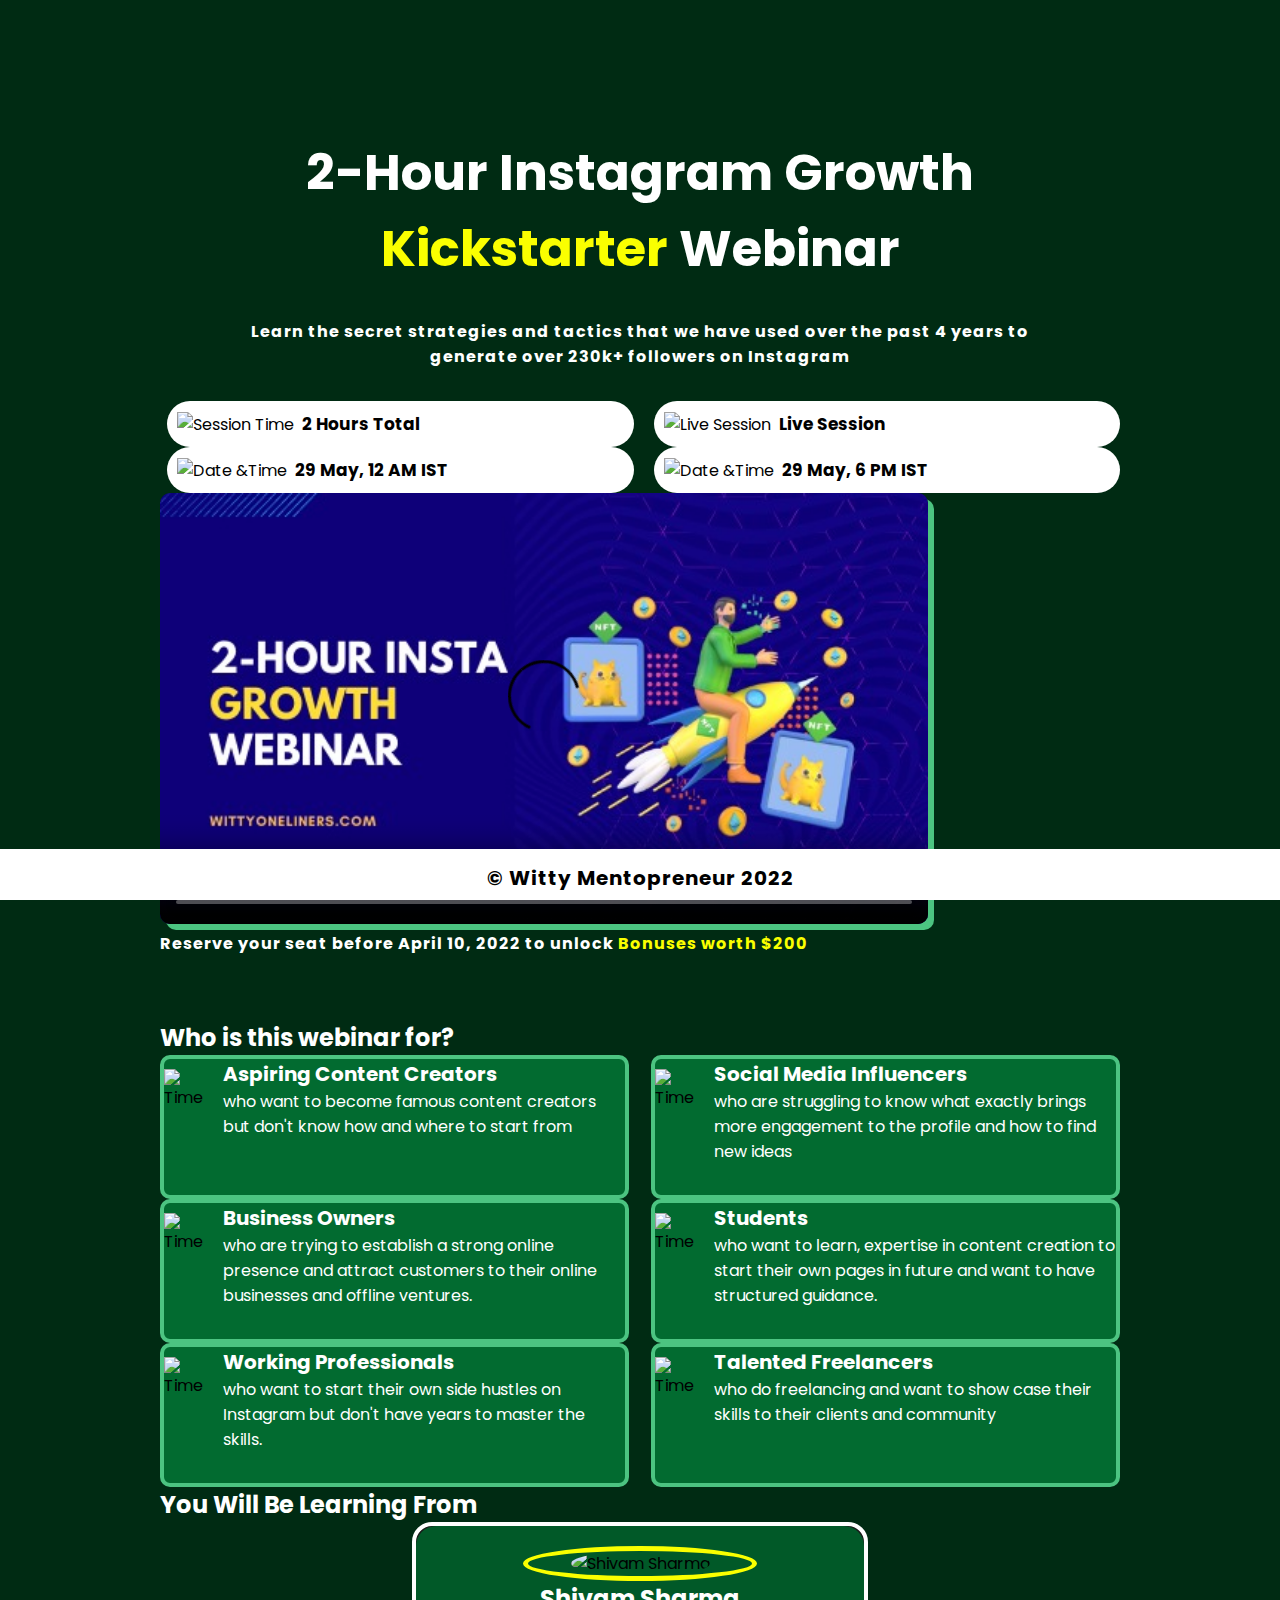
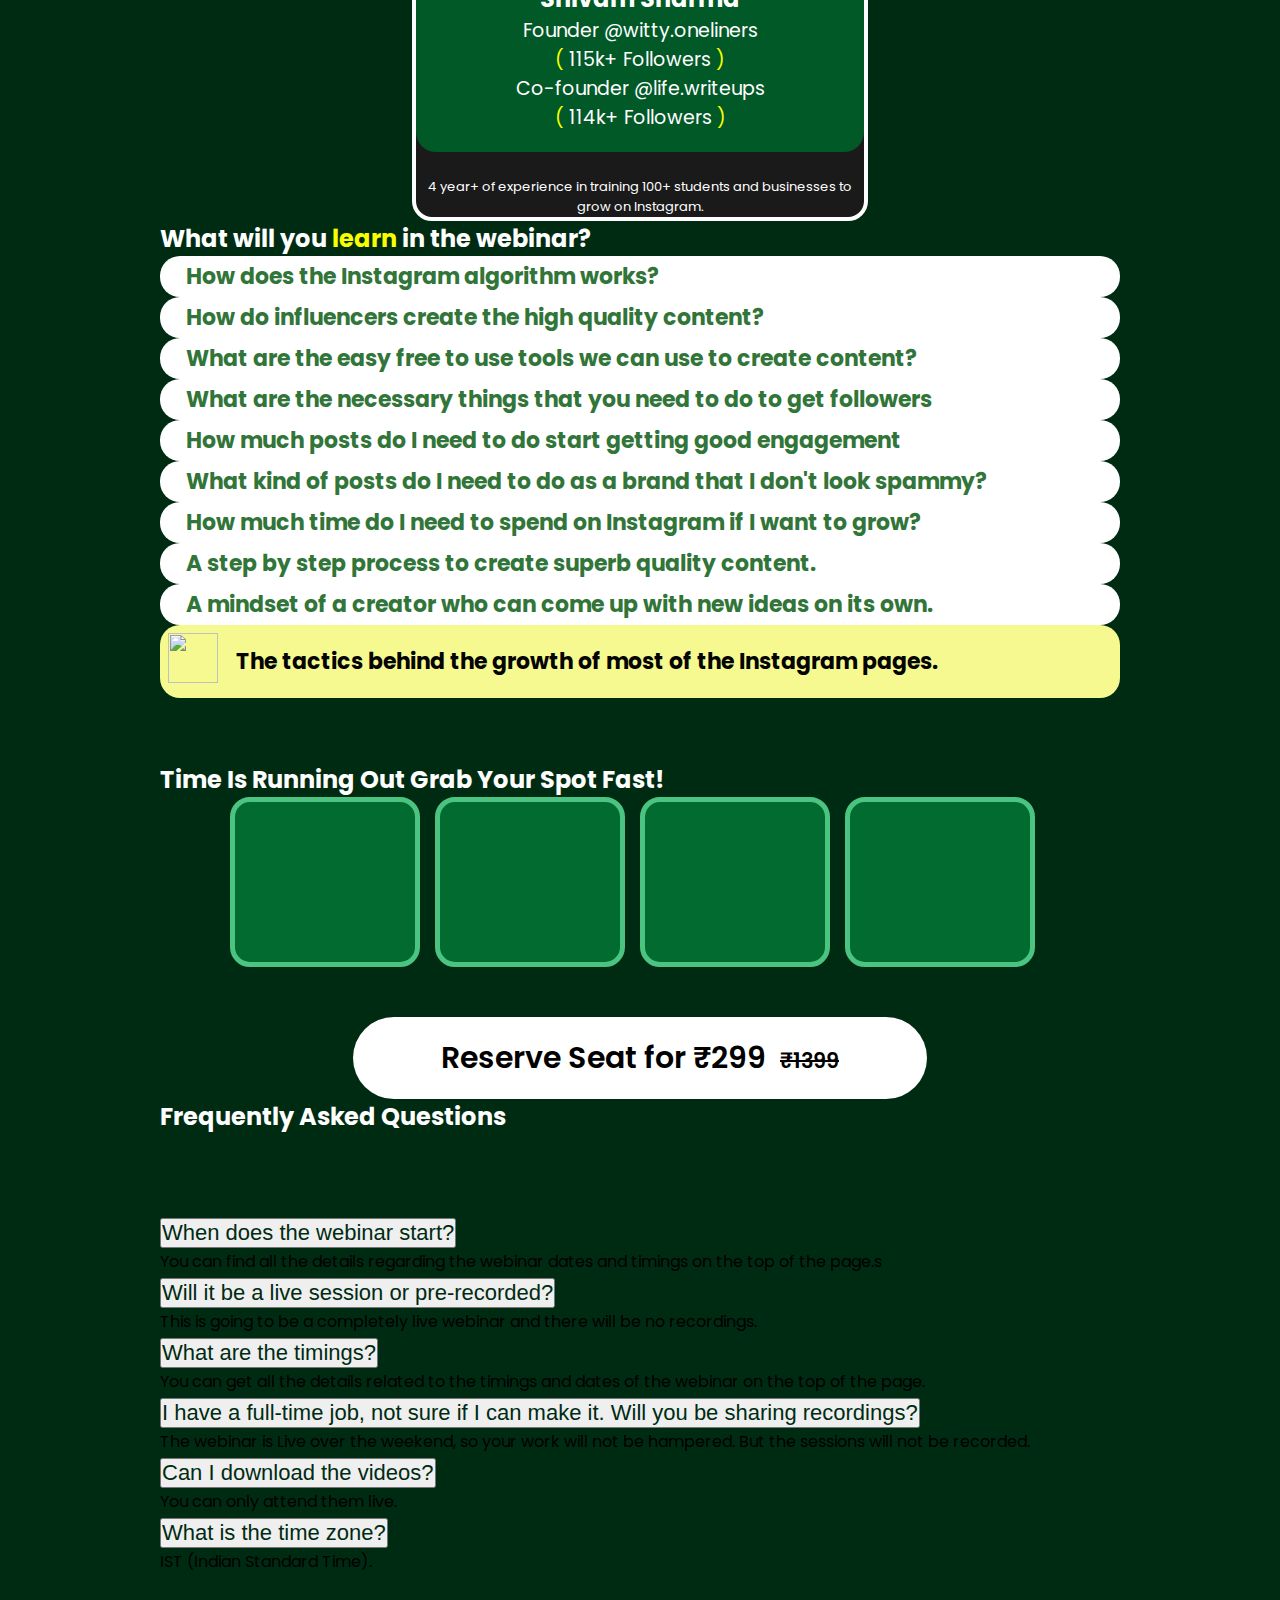
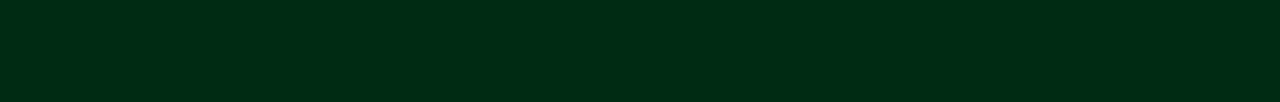
==== commit 231d1642: "some changes 19-05-2022" ====
--- a/public/index.html
+++ b/public/index.html
@@ -30,13 +30,13 @@
                 <div class="heading">
                     <h1 class="text-white">
                         2-Hour Instagram Growth
-                        <span class="text-yellow">Kickstarter</span> Workshop
+                        <span class="text-yellow">Kickstarter</span> Webinar
                     </h1>
                 </div>
                 <div class="sub-heading">
                     <h4 id="for-font-size" class="text-white">
                         Learn the secret strategies and tactics that we have used over the
-                        past 4 years to generate over 215k+ followers on Instagram
+                        past 4 years to generate over 230k+ followers on Instagram
                     </h4>
                 </div>
 
@@ -84,7 +84,7 @@
                     <div class="col-12 col-lg-6 order-lg-2 order-1">
                         <div class="center-box-for-video text-center">
                             <video id='video' controls="controls" controlsList="nodownload" preload='none' width="600"
-                                poster="https://assets.codepen.io/32795/poster.png">
+                                poster="./media/images/vedio-thumbnail.jpeg">
                                 <source id='mp4' src="./media/video/2-hour-kickstarter-workshop.mp4" controlsList="nodownload" type='video/mp4'/>
                         </div>
                     </div>
@@ -103,7 +103,7 @@
             <div class="workshop-wrapper">
                 <div class="workshop-heading mb-5">
                     <h2 class="text-white text-center fw-bold">
-                        Who is this workshop for?
+                        Who is this webinar for?
                     </h2>
                 </div>
                 <div class="Who-for-workshop mb-4">
@@ -266,7 +266,7 @@
             <div class="learning-from-workshop-wrapper">
                 <div class="learning-from-workshop-heading my-5">
                     <h2 class="text-white text-center fw-bold">
-                        What will you <span class="text-yellow">learn</span> in the workshop?
+                        What will you <span class="text-yellow">learn</span> in the webinar?
                     </h2>
                 </div>
                 <div class="special-text-learning my-3">
@@ -388,7 +388,7 @@
 
                 <div class="register-link-wrapper" style="padding: 0px;">
                     <div class="register-link">
-                        <a href="https://razorpay.com/payment-link/plink_JNuntay4QnFfxa">Reserve Seat for ₹299/- &nbsp;<s class="fs-21">₹1399/-</s></a>
+                        <a href="https://razorpay.com/payment-link/plink_JNuntay4QnFfxa">Reserve Seat for ₹299 &nbsp;<s class="fs-21">₹1399</s></a>
                     </div>
                 </div>
             </div>
@@ -407,13 +407,13 @@
                             <button class="accordion-button collapsed f-22" type="button" data-bs-toggle="collapse"
                                 data-bs-target="#panelsStayOpen-collapseOne" aria-expanded="false"
                                 aria-controls="panelsStayOpen-collapseOne">
-                                When does the workshop start?
+                                When does the webinar start?
                             </button>
                         </h2>
                         <div id="panelsStayOpen-collapseOne" class="accordion-collapse collapse"
                             aria-labelledby="panelsStayOpen-headingOne">
                             <div class="accordion-body">
-                                <p class="mtemp-0">You can find all the details regarding the workshop dates and timings
+                                <p class="mtemp-0">You can find all the details regarding the webinar dates and timings
                                     on the top of
                                     the page.s</p>
                             </div>
@@ -431,7 +431,7 @@
                         <div id="panelsStayOpen-collapseTwo" class="accordion-collapse collapse"
                             aria-labelledby="panelsStayOpen-headingTwo">
                             <div class="accordion-body">
-                                <p class="mtemp-0">This is going to be a completely live workshop and there will be no
+                                <p class="mtemp-0">This is going to be a completely live webinar and there will be no
                                     recordings.</p>
                             </div>
                         </div>
@@ -449,7 +449,7 @@
                             aria-labelledby="panelsStayOpen-headingThree">
                             <div class="accordion-body">
                                 <p class="mtemp-0">You can get all the details related to the timings and dates of the
-                                    workshop on the top
+                                    webinar on the top
                                     of the page.</p>
                             </div>
                         </div>
@@ -466,7 +466,7 @@
                         <div id="panelsStayOpen-collapseFour" class="accordion-collapse collapse"
                             aria-labelledby="panelsStayOpen-headingFour">
                             <div class="accordion-body">
-                                <p class="mtemp-0">The workshop is Live over the weekend, so your work will not be
+                                <p class="mtemp-0">The webinar is Live over the weekend, so your work will not be
                                     hampered. But the
                                     sessions will not be recorded.</p>
                             </div>
@@ -517,8 +517,11 @@
     <!-- Time is running out for mobile view -->
     <div class="time-run-out">
         <div class="rate">
-            <h3 style="margin-bottom: 0rem;">&#8377; 299/- <s class="fs-21">₹1399/-</s></h3>
-            <p style="margin-bottom: 0rem;" id="demoMobile"></p>
+            <h3 style="margin-bottom: 0rem;">&#8377; 299 <s class="fs-21">₹1399</s></h3>
+            <div class="d-flex">
+                <p class="f-15" style="margin-bottom: 0rem;">Offer ends in &nbsp;</p>
+                <p class="f-15" style="margin-bottom: 0rem;" id="demoMobile"></p>
+            </div>
         </div>
         <div class="register-button">
             <div class="register-mobile-link">
--- a/public/css/style.css
+++ b/public/css/style.css
@@ -9,6 +9,7 @@
   font-family: "Poppins", sans-serif;
   background-color: #002b13;
 }
+
 
 h4 {
   letter-spacing: 1px;
@@ -17,6 +18,14 @@
 .fw-400 {
   font-weight: 500;
 } */
+
+.fs-21 {
+  font-size: 21px;
+}
+
+.f-15 {
+  font-size: 15px;
+}
 
 .text-white {
   color: #fff;
@@ -69,7 +78,7 @@
   width: 80%;
   height: auto;
   border-radius: 10px;
-  box-shadow: 10px 10px #4cc481;
+  box-shadow: 6px 6px #4cc481;
 }
 
 .schedule {
@@ -127,7 +136,7 @@
 }
 
 .mtemp-0 span {
-  font-size: 25px;
+  font-size: 20px;
   font-weight: bold;
 }
 
@@ -136,7 +145,10 @@
 }
 
 .m-ve3 {
-  margin-top: -3px;
+  width: 60px;
+  height: auto;
+  margin-top: 10px;
+  margin-right: 20px;
 }
 
 .pad-10px {
@@ -194,7 +206,7 @@
 
 .register-link {
   background-color: white;
-  width: 40%;
+  width: 56%;
   padding: 18px;
   border-radius: 50px;
   margin-top: 50px;
@@ -287,7 +299,7 @@
   border-radius: 10px;
   display: flex;
   width: 33vw;
-  height: 9rem;
+  height: 8.5rem;
 }
 
 #star-icon {
@@ -337,6 +349,9 @@
     width: 90%;
     margin-bottom: 0rem;
   }
+  .fs-21 {
+    font-size: 18px;
+  }
   .heading h1 {
     font-size: 24px;
   }
@@ -456,6 +471,9 @@
   #demoMobile {
     font-size: 14px;
   }
+  .f-15 {
+    font-size: 14px;
+  }
 
   #for-font-size {
     font-size: 14px;
@@ -481,6 +499,9 @@
   .f-22 {
     font-size: 20px;
   }
+  .fs-21 {
+    font-size: 18px;
+  }
   .center-box-for-video video {
     width: 100%;
   }
@@ -502,7 +523,7 @@
     font-size: 25px;
   }
   .card-width {
-    width: 20rem;
+    width: 19rem;
   }
   .Who-for-workshop {
     flex-direction: column;
@@ -578,7 +599,7 @@
   }
 
   #demoMobile {
-    font-size: 20px;
+    font-size: 15px;
   }
 
   #for-font-size {
@@ -694,6 +715,9 @@
   }
 
   #demoMobile {
+    font-size: 22px;
+  }
+  .f-15 {
     font-size: 22px;
   }
 }
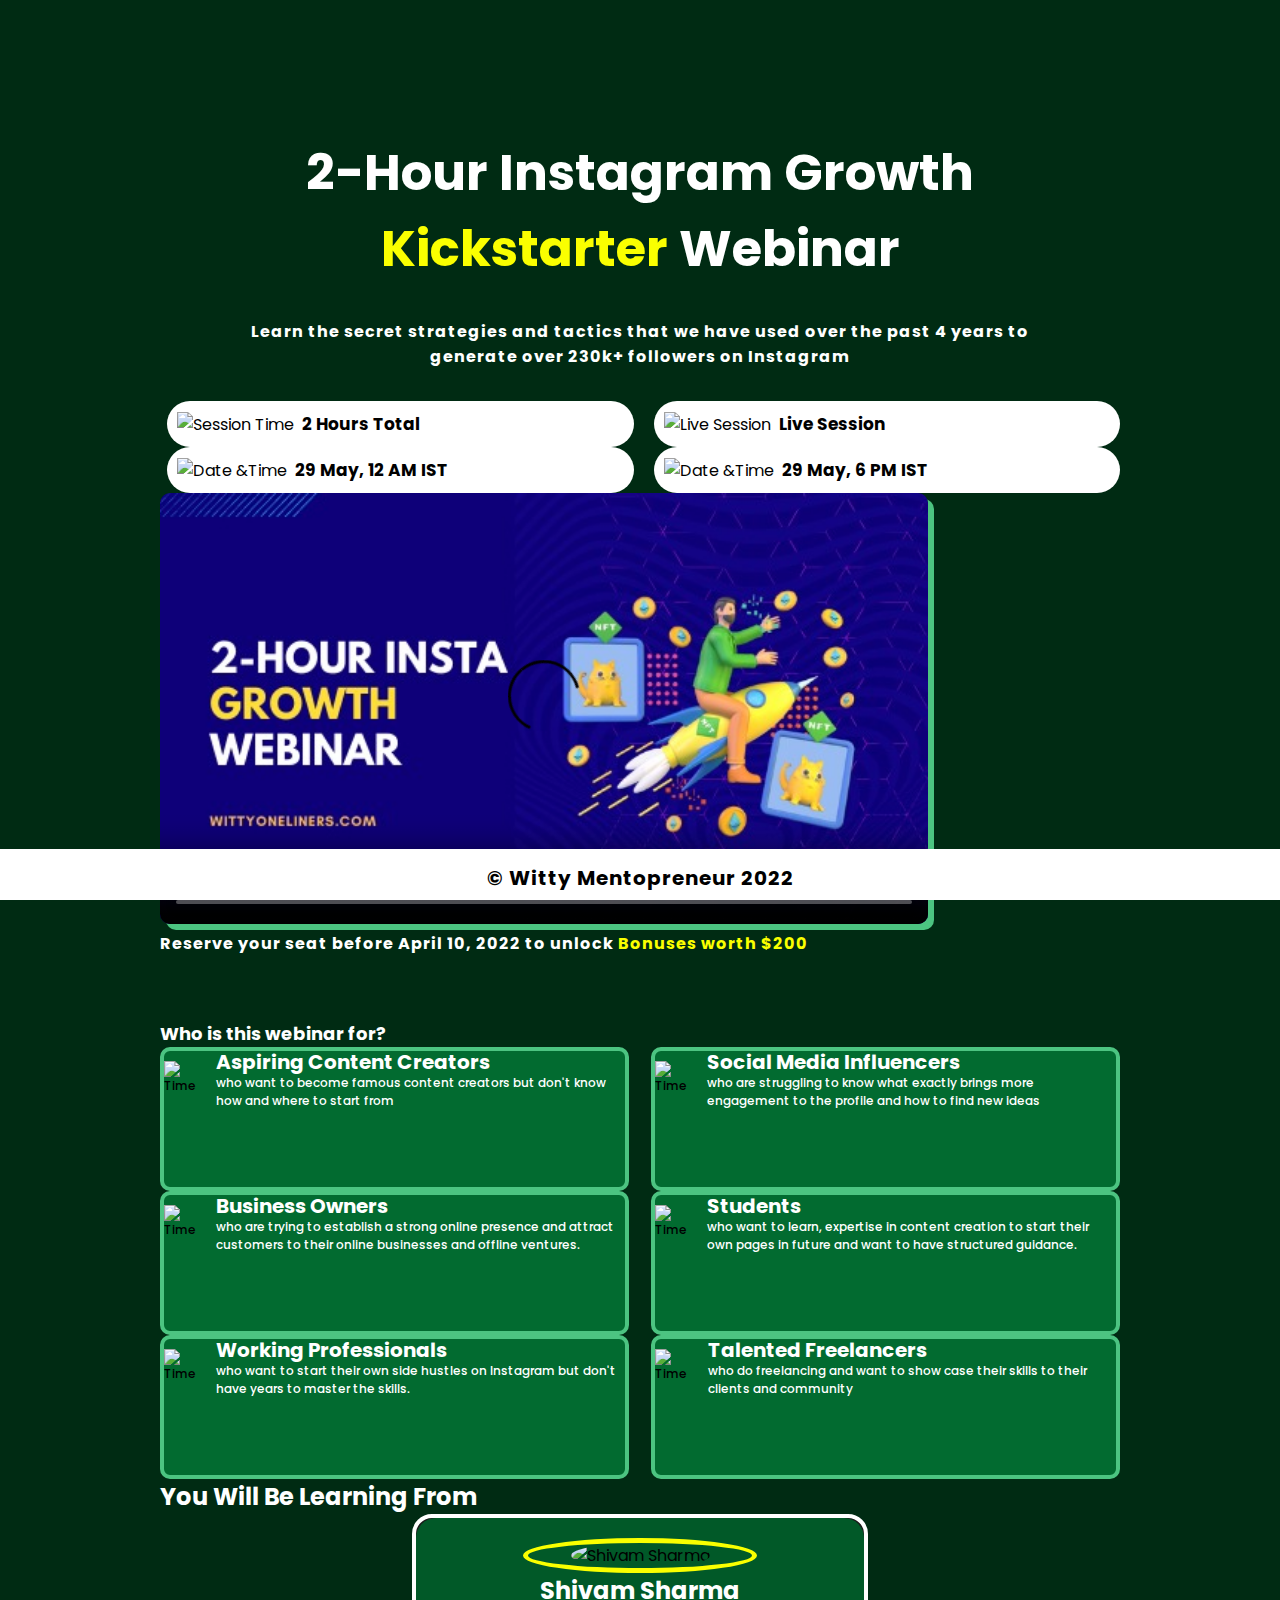
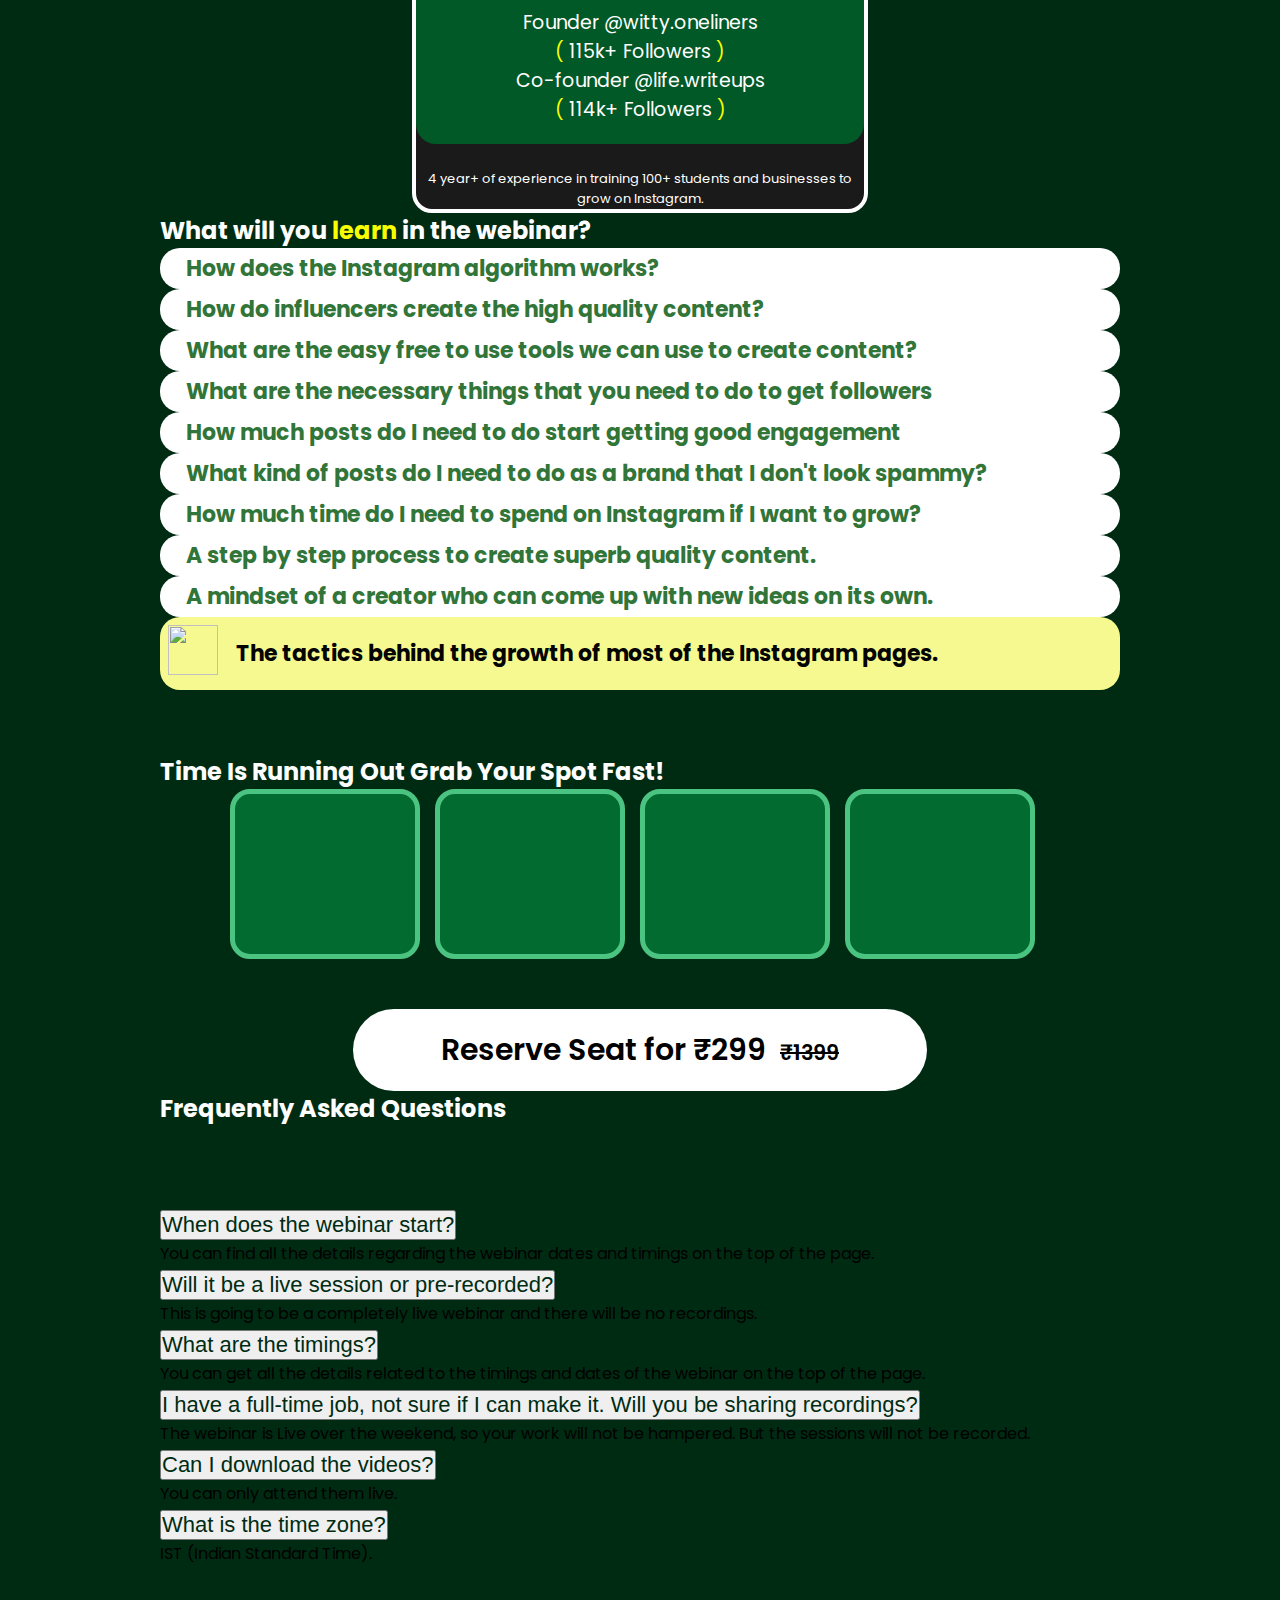
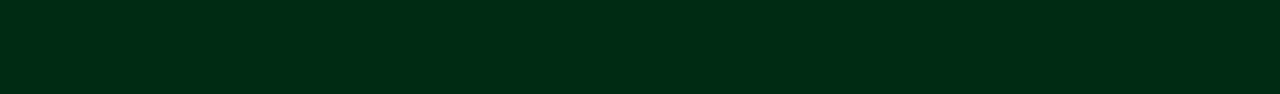
==== commit febbdd66: "lol" ====
--- a/public/index.html
+++ b/public/index.html
@@ -100,7 +100,7 @@
 
             <!-- WHO IS THIS WORKSHOP FOR? -->
 
-            <div class="workshop-wrapper">
+            <div class="workshop-wrapper f-15">
                 <div class="workshop-heading mb-5">
                     <h2 class="text-white text-center fw-bold">
                         Who is this webinar for?
@@ -415,7 +415,7 @@
                             <div class="accordion-body">
                                 <p class="mtemp-0">You can find all the details regarding the webinar dates and timings
                                     on the top of
-                                    the page.s</p>
+                                    the page.</p>
                             </div>
                         </div>
                     </div>
@@ -517,7 +517,7 @@
     <!-- Time is running out for mobile view -->
     <div class="time-run-out">
         <div class="rate">
-            <h3 style="margin-bottom: 0rem;">&#8377; 299 <s class="fs-21">₹1399</s></h3>
+            <h3 style="margin-bottom: 0rem;">&#8377;299 <s class="fs-21">₹1399</s></h3>
             <div class="d-flex">
                 <p class="f-15" style="margin-bottom: 0rem;">Offer ends in &nbsp;</p>
                 <p class="f-15" style="margin-bottom: 0rem;" id="demoMobile"></p>
--- a/public/css/style.css
+++ b/public/css/style.css
@@ -24,7 +24,8 @@
 }
 
 .f-15 {
-  font-size: 15px;
+  font-size: 12px;
+  font-weight: 500;
 }
 
 .text-white {
@@ -138,6 +139,7 @@
 .mtemp-0 span {
   font-size: 20px;
   font-weight: bold;
+  line-height: 1.1;
 }
 
 .mtemp-0 p {
@@ -386,6 +388,7 @@
   }
   .mtemp-0 span {
     font-size: 17px;
+    line-height: 1.1;
   }
   p.text-white.mtemp-0 {
     font-size: 15px;
@@ -422,7 +425,7 @@
   }
   .target-audience {
     width: 100%;
-    height: auto;
+    height: 10rem;
     margin-bottom: 10px;
   }
   .accordion-body {
@@ -469,10 +472,12 @@
     margin-right: 0px;
   }
   #demoMobile {
-    font-size: 14px;
+    font-size: 12px;
+    font-weight: 500;
   }
   .f-15 {
-    font-size: 14px;
+    font-size: 12px;
+    font-weight: 500;
   }
 
   #for-font-size {
@@ -530,7 +535,7 @@
   }
   .target-audience {
     width: 100%;
-    height: auto;
+    height: 9rem;
     margin-bottom: 10px;
   }
   .special-text-learning p {
@@ -599,7 +604,8 @@
   }
 
   #demoMobile {
-    font-size: 15px;
+    font-size: 12px;
+    font-weight: 500;
   }
 
   #for-font-size {
@@ -646,7 +652,7 @@
   }
   .target-audience {
     width: 100%;
-    height: auto;
+    height: 8.5rem;
     margin-bottom: 10px;
   }
   .special-text-learning p {
@@ -715,10 +721,12 @@
   }
 
   #demoMobile {
-    font-size: 22px;
+    font-size: 15px;
+    font-weight: 500;
   }
   .f-15 {
-    font-size: 22px;
+    font-size: 15px;
+    font-weight: 500;
   }
 }
 
@@ -735,12 +743,11 @@
   }
   .target-audience {
     width: 43vw;
+    height: 10rem;
   }
   .mtemp-0 span {
     font-size: 20px;
-  }
-  .target-audience {
-    height: 10rem;
+    line-height: 1.1;
   }
   .center-box-for-video video {
     width: 90%;
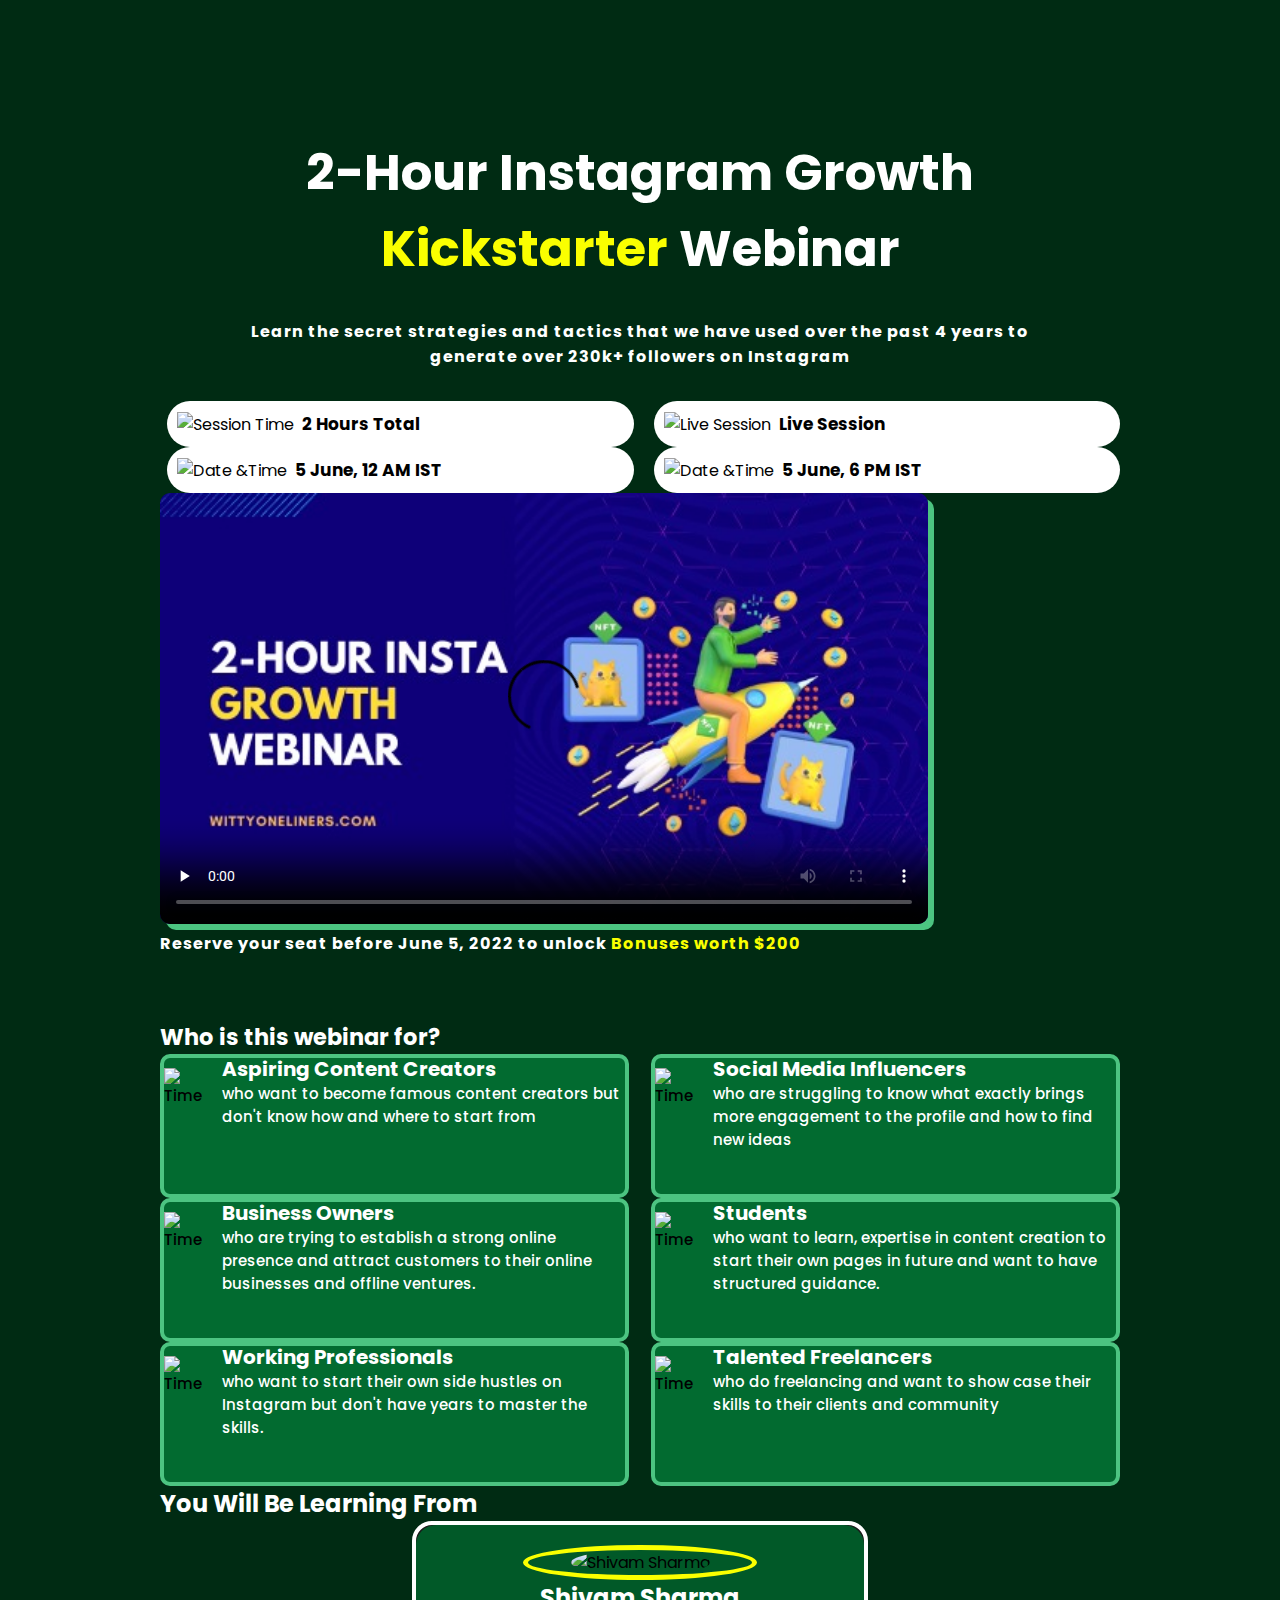
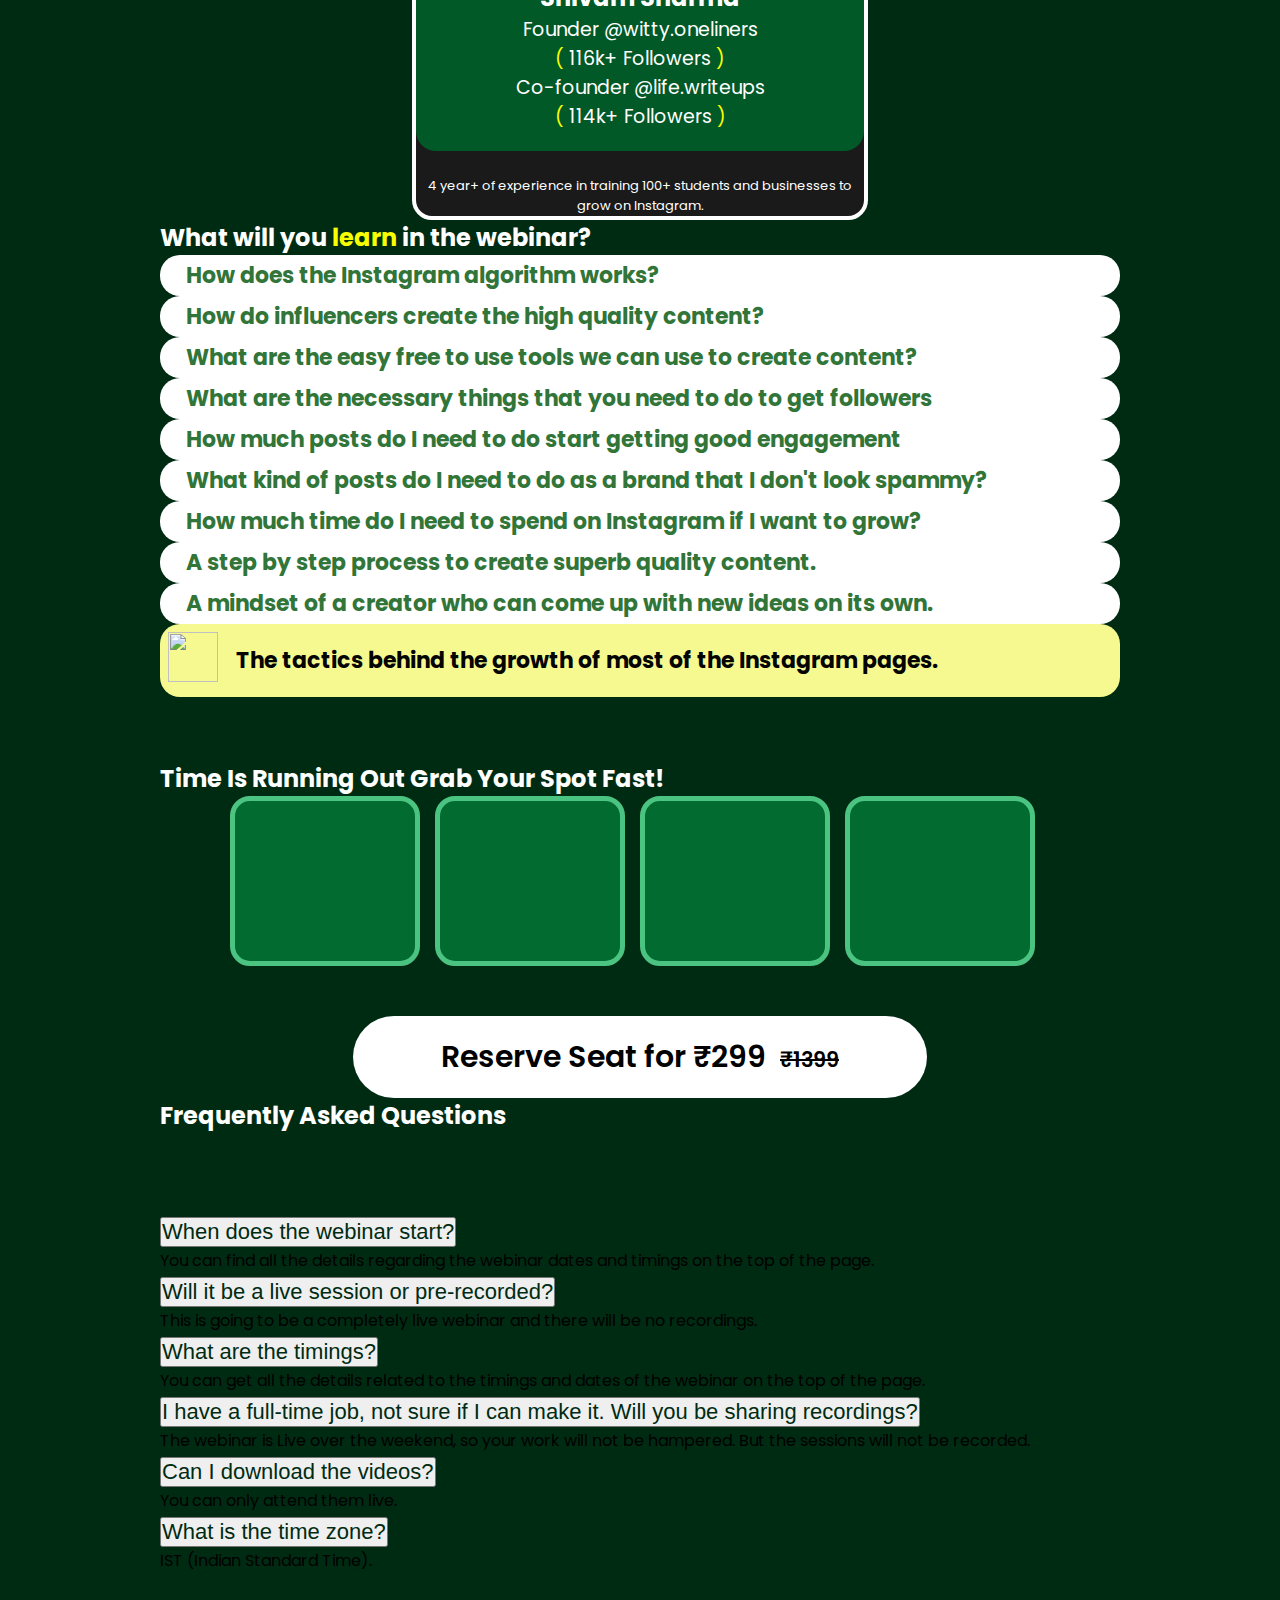
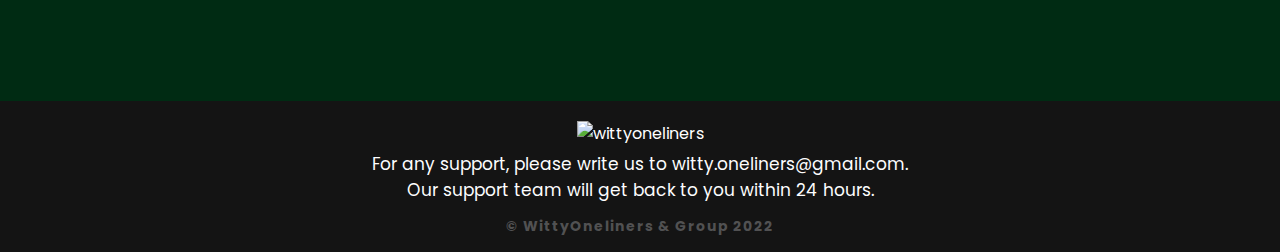
==== commit dbbdee5f: "footer changes" ====
--- a/public/index.html
+++ b/public/index.html
@@ -41,7 +41,7 @@
                 </div>
 
                 <div class="content row">
-                    <div class="col-12 col-lg-6 order-lg-1 order-2"  id="for-margin-in-tab" style="align-self: center;">
+                    <div class="col-12 col-lg-6 order-lg-1 order-2" id="for-margin-in-tab" style="align-self: center;">
                         <div class="content-boxes">
                             <div class="schedule mb-4">
                                 <div class="ts-card-1">
@@ -67,7 +67,7 @@
                                         <img src="./media/images/planner.png" alt="Date &Time">
                                     </div>
                                     <div class="info-text">
-                                        <p>29 May, 12 AM IST</p>
+                                        <p>5 June, 12 AM IST</p>
                                     </div>
                                 </div>
                                 <div class="ts-card-4">
@@ -75,7 +75,7 @@
                                         <img src="./media/images/planner.png" alt="Date &Time">
                                     </div>
                                     <div class="info-text">
-                                        <p>29 May, 6 PM IST</p>
+                                        <p>5 June, 6 PM IST</p>
                                     </div>
                                 </div>
                             </div>
@@ -85,13 +85,14 @@
                         <div class="center-box-for-video text-center">
                             <video id='video' controls="controls" controlsList="nodownload" preload='none' width="600"
                                 poster="./media/images/vedio-thumbnail.jpeg">
-                                <source id='mp4' src="./media/video/2-hour-kickstarter-workshop.mp4" controlsList="nodownload" type='video/mp4'/>
+                                <source id='mp4' src="./media/video/2-hour-kickstarter-workshop.mp4"
+                                    controlsList="nodownload" type='video/mp4' />
                         </div>
                     </div>
                 </div>
                 <div class="row">
                     <div class="text-below-video">
-                        <h4 class="text-center mt-5 fw-bold text-white">Reserve your seat before April 10, 2022 to
+                        <h4 class="text-center mt-5 fw-bold text-white">Reserve your seat before June 5, 2022 to
                             unlock <span class="text-yellow">Bonuses worth $200</span></h4>
                     </div>
                 </div>
@@ -128,7 +129,8 @@
                         <div id="tg-2" class="">
                             <div class="target-audience p-3">
                                 <div class="card-icon">
-                                    <img src="./media/images/who/social-media-influencers1.png" class="m-ve3" alt="Time">
+                                    <img src="./media/images/who/social-media-influencers1.png" class="m-ve3"
+                                        alt="Time">
                                 </div>
                                 <div class="card-text">
                                     <p class="text-white mtemp-0">
@@ -233,11 +235,15 @@
                                 </div>
                                 <div class="card-body text-white pt-3">
                                     <h2 class="card-title fw-bold">Shivam Sharma</h2>
-                                    <p class="card-text fw-bold m-0" style="font-size: 19px;">Founder <a href="http://instagram.com/witty.oneliners" target="_blank" style="text-decoration: none; color: inherit;">@witty.oneliners</a>
-                                        <br> <span class="text-yellow">(</span> 115k+ Followers <span
+                                    <p class="card-text fw-bold m-0" style="font-size: 19px;">Founder <a
+                                            href="http://instagram.com/witty.oneliners" target="_blank"
+                                            style="text-decoration: none; color: inherit;">@witty.oneliners</a>
+                                        <br> <span class="text-yellow">(</span> 116k+ Followers <span
                                             class="text-yellow">)</span>
                                     </p>
-                                    <p class="card-text fw-bold" style="font-size: 19px;">Co-founder <a href="http://instagram.com/life.writeups" target="_blank" style="text-decoration: none; color: inherit;">@life.writeups</a><br>
+                                    <p class="card-text fw-bold" style="font-size: 19px;">Co-founder <a
+                                            href="http://instagram.com/life.writeups" target="_blank"
+                                            style="text-decoration: none; color: inherit;">@life.writeups</a><br>
                                         <span class="text-yellow">(</span> 114k+ Followers <span
                                             class="text-yellow">)</span>
                                     </p>
@@ -300,7 +306,8 @@
                         <img src="./media/images/checkbox-border-green.png" alt="">
                     </div>
                     <div class="stl-text">
-                        <p class="text-start text-green">What are the necessary things that you need to do to get followers</p>
+                        <p class="text-start text-green">What are the necessary things that you need to do to get
+                            followers</p>
                     </div>
                 </div>
                 <div class="special-text-learning my-3">
@@ -388,7 +395,8 @@
 
                 <div class="register-link-wrapper" style="padding: 0px;">
                     <div class="register-link">
-                        <a href="https://razorpay.com/payment-link/plink_JNuntay4QnFfxa">Reserve Seat for ₹299 &nbsp;<s class="fs-21">₹1399</s></a>
+                        <a href="https://razorpay.com/payment-link/plink_JNuntay4QnFfxa">Reserve Seat for ₹299 &nbsp;<s
+                                class="fs-21">₹1399</s></a>
                     </div>
                 </div>
             </div>
@@ -509,10 +517,23 @@
             </div>
         </div>
     </div>
-
-    <footer>
-        <h4>© Witty Mentopreneur 2022</h4>
-    </footer>
+    
+
+
+    <div class="footer-info">
+        <img src="./media/images/website-bottom.png" alt="wittyoneliners">
+        <div class="content">
+            <p>For any support, please write us to <a
+                    href="mailto:witty.oneliners@gmail.com">witty.oneliners@gmail.com</a>.</p>
+            <p>Our support team will get back to you within 24 hours.</p>
+        </div>
+        <h4>© <a href="http://instagram.com/witty.oneliners" target="_blank"
+                style="text-decoration: none; color: inherit;">WittyOneliners & Group</a> 2022</h4>
+    </div>
+
+    <!-- <footer>
+        <h4>© WittyOneliners & Group 2022</h4>
+    </footer> -->
 
     <!-- Time is running out for mobile view -->
     <div class="time-run-out">
@@ -538,7 +559,7 @@
 
     <script>
         // Set the date we're counting down to
-        var countDownDate = new Date("May 29, 2022 00:00:00").getTime();
+        var countDownDate = new Date("June 5, 2022 00:00:00").getTime();
 
         // Update the count down every 1 second
         var x = setInterval(function () {
@@ -573,7 +594,7 @@
     <!-- Countdown for mobile -->
     <script>
         // Set the date we're counting down to
-        var countDownDateM = new Date("May 29, 2022 00:00:00").getTime();
+        var countDownDateM = new Date("June 5, 2022 00:00:00").getTime();
 
         // Update the count down every 1 second
         var xM = setInterval(function () {
@@ -609,23 +630,23 @@
         import { getAnalytics } from "https://www.gstatic.com/firebasejs/9.7.0/firebase-analytics.js";
         // TODO: Add SDKs for Firebase products that you want to use
         // https://firebase.google.com/docs/web/setup#available-libraries
-      
+
         // Your web app's Firebase configuration
         // For Firebase JS SDK v7.20.0 and later, measurementId is optional
         const firebaseConfig = {
-          apiKey: "AIzaSyBTXLOIKGU7ffSTo6t2AmBm4bEuLBCVTBA",
-          authDomain: "wittyoneliners-2b3fb.firebaseapp.com",
-          projectId: "wittyoneliners-2b3fb",
-          storageBucket: "wittyoneliners-2b3fb.appspot.com",
-          messagingSenderId: "454083568702",
-          appId: "1:454083568702:web:d452eadd3054b247895d6f",
-          measurementId: "G-J54QKYT3XX"
+            apiKey: "AIzaSyBTXLOIKGU7ffSTo6t2AmBm4bEuLBCVTBA",
+            authDomain: "wittyoneliners-2b3fb.firebaseapp.com",
+            projectId: "wittyoneliners-2b3fb",
+            storageBucket: "wittyoneliners-2b3fb.appspot.com",
+            messagingSenderId: "454083568702",
+            appId: "1:454083568702:web:d452eadd3054b247895d6f",
+            measurementId: "G-J54QKYT3XX"
         };
-      
+
         // Initialize Firebase
         const app = initializeApp(firebaseConfig);
         const analytics = getAnalytics(app);
-      </script>
+    </script>
 
     <!-- <script src="index.js"></script> -->
 </body>
--- a/public/css/style.css
+++ b/public/css/style.css
@@ -9,7 +9,6 @@
   font-family: "Poppins", sans-serif;
   background-color: #002b13;
 }
-
 
 h4 {
   letter-spacing: 1px;
@@ -24,7 +23,7 @@
 }
 
 .f-15 {
-  font-size: 12px;
+  font-size: 15px;
   font-weight: 500;
 }
 
@@ -45,7 +44,7 @@
   width: 70%;
   height: 100%;
   /* background-color: pink; */
-  padding-bottom: 3rem;
+  /* padding-bottom: 3rem; */
 }
 
 .heading {
@@ -342,6 +341,37 @@
   margin: 0px;
 }
 
+.footer-info {
+  background-color: #141414;
+  position: relative;
+  bottom: 0px;
+  text-align: center;
+  color: white;
+  padding: 20px 10px 15px;
+}
+.footer-info img {
+  width: 12%;
+}
+
+.footer-info .content {
+  margin: 5px 0 13px;
+}
+
+.footer-info .content p {
+  margin-bottom: 0px;
+  font-size: 17px;
+  color: #fdfdfe;
+}
+
+.footer-info .content p a {
+  color: inherit;
+  text-decoration: none;
+}
+
+.footer-info h4 {
+  font-size: 14px;
+  color: #515152;
+}
 
 /* For devices below 300px width  */
 
@@ -350,6 +380,7 @@
     margin: auto;
     width: 90%;
     margin-bottom: 0rem;
+    padding-bottom: 2rem;
   }
   .fs-21 {
     font-size: 18px;
@@ -438,7 +469,7 @@
   footer {
     position: relative;
     margin-top: 0px;
-    bottom: 83px;
+    bottom: 103px;
   }
   .time-run-out {
     position: fixed;
@@ -479,13 +510,16 @@
     font-size: 12px;
     font-weight: 500;
   }
-
   #for-font-size {
     font-size: 14px;
   }
-
-}
-
+  .footer-info {
+    bottom: 87px;
+  }
+  .footer-info img {
+    width: 45%;
+  }
+}
 
 /* For Mobiles */
 
@@ -494,6 +528,7 @@
     margin: auto;
     width: 90%;
     margin-bottom: 0rem;
+    padding-bottom: 2rem;
   }
   .heading h1 {
     font-size: 32px;
@@ -525,7 +560,7 @@
     padding: 10px;
   }
   .register-link-wrapper {
-    font-size: 25px;
+    font-size: 20px;
   }
   .card-width {
     width: 19rem;
@@ -556,9 +591,8 @@
   footer {
     position: relative;
     margin-top: 0px;
-    bottom: 94px;
-  }
-
+    bottom: 88px;
+  }
   .time-run-out {
     position: fixed;
     z-index: 5;
@@ -569,12 +603,10 @@
     padding: 18px 15px;
     background-color: #c8eadf;
   }
-
   .rate {
     display: block;
     align-self: center;
   }
-
   .register-mobile-link a {
     display: block;
     text-decoration: none;
@@ -583,33 +615,37 @@
     padding: 14px;
     border-radius: 10px;
   }
-
   .counter div {
     width: 73px;
     border: 5px solid #4cc481;
     height: 74px;
     padding: 8px;
   }
-
   .counter div p {
     font-size: 22px;
   }
-
   #day-id {
     margin-left: 6px;
   }
-
   #sec-id {
     margin-right: 0px;
   }
-
   #demoMobile {
     font-size: 12px;
     font-weight: 500;
   }
-
   #for-font-size {
     font-size: 14px;
+  }
+  .f-15 {
+    font-size: 12px;
+    font-weight: 500;
+  }
+  .footer-info {
+    bottom: 87px;
+  }
+  .footer-info img {
+    width: 45%;
   }
 }
 
@@ -620,6 +656,7 @@
     margin: auto;
     width: 90%;
     margin-bottom: 0rem;
+    padding-bottom: 2rem;
   }
   .heading h1 {
     font-size: 35px;
@@ -673,9 +710,8 @@
   footer {
     position: relative;
     margin-top: 0px;
-    bottom: 97px;
-  }
-
+    bottom: 87px;
+  }
   .time-run-out {
     position: fixed;
     z-index: 5;
@@ -686,12 +722,10 @@
     padding: 18px 15px;
     background-color: #c8eadf;
   }
-
   .rate {
     display: block;
     align-self: center;
   }
-
   .register-mobile-link a {
     display: block;
     text-decoration: none;
@@ -700,26 +734,21 @@
     padding: 14px;
     border-radius: 10px;
   }
-
   .counter div {
     width: 90px;
     border: 5px solid #4cc481;
     height: 90px;
     padding: 8px;
   }
-
   .counter div p {
     font-size: 27px;
   }
-
   #day-id {
     margin-left: 6px;
   }
-
   #sec-id {
     margin-right: 0px;
   }
-
   #demoMobile {
     font-size: 15px;
     font-weight: 500;
@@ -728,8 +757,13 @@
     font-size: 15px;
     font-weight: 500;
   }
-}
-
+  .footer-info {
+    bottom: 87px;
+  }
+  .footer-info img {
+    width: 45%;
+  }
+}
 
 /* For screen sizes between 768px and 1199px */
 
@@ -768,24 +802,23 @@
     font-size: 55px;
   }
   .register-link {
-    width: 60%;
-  }
-}
- 
+    width: 65%;
+  }
+  .footer-info img {
+    width: 35%;
+  }
+}
 
 /* For screen sizes between 1200px and 1600px */
 
-@media screen 
-  and (min-device-width: 1200px) 
-  and (max-device-width: 1500px) 
-  and (-webkit-min-device-pixel-ratio: 1) { 
-    .container-custom {
-      margin: auto;
-      width: 75%;
-      height: 100%;
-      padding-bottom: 3rem;
+@media screen and (min-device-width: 1200px) and (max-device-width: 1500px) and (-webkit-min-device-pixel-ratio: 1) {
+  .container-custom {
+    margin: auto;
+    width: 75%;
+    height: 100%;
+    padding-bottom: 3rem;
   }
   .target-audience {
     width: 36vw;
   }
-}+}
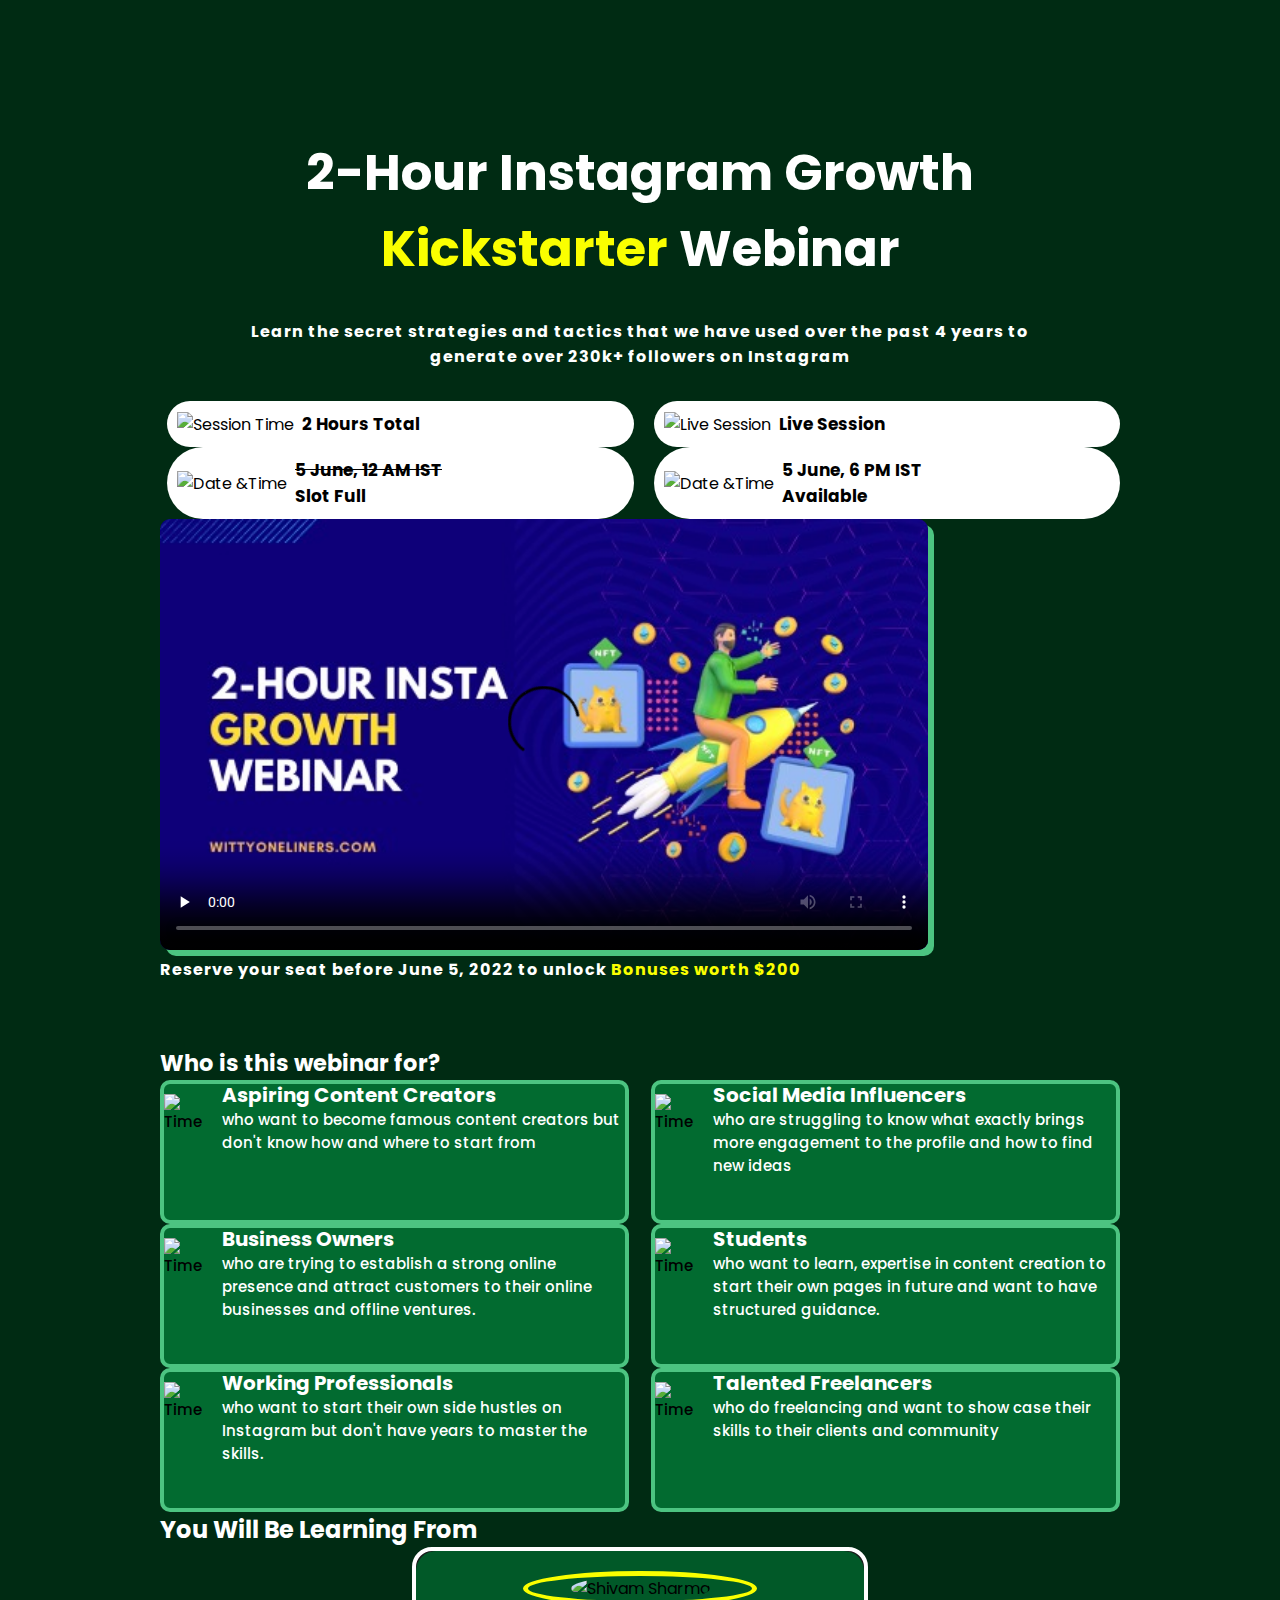
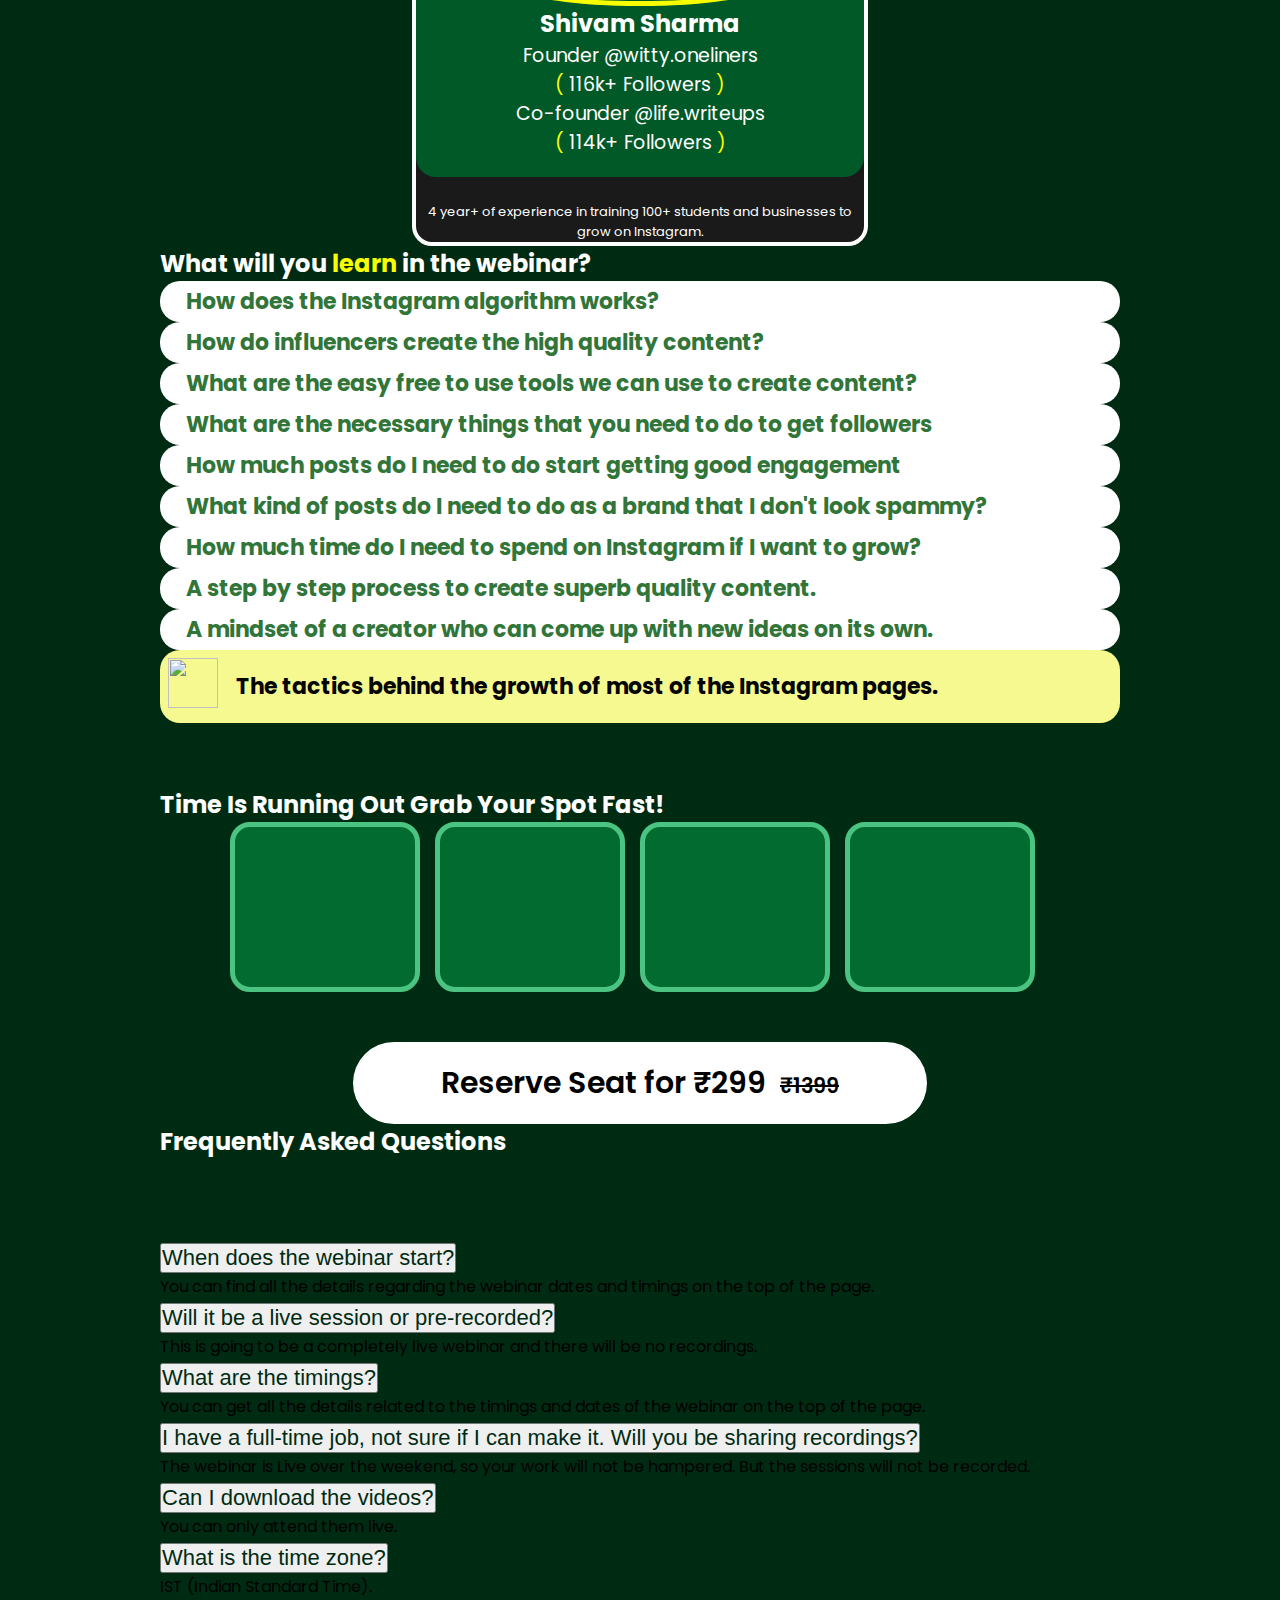
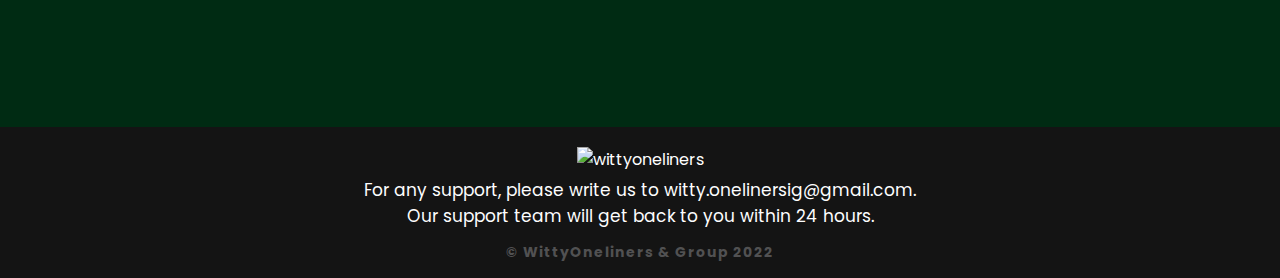
==== commit a95459cd: "email updated" ====
--- a/public/index.html
+++ b/public/index.html
@@ -67,7 +67,8 @@
                                         <img src="./media/images/planner.png" alt="Date &Time">
                                     </div>
                                     <div class="info-text">
-                                        <p>5 June, 12 AM IST</p>
+                                        <p><s>5 June, 12 AM IST</s></p>
+                                        <p class="availability">Slot Full</p>
                                     </div>
                                 </div>
                                 <div class="ts-card-4">
@@ -76,6 +77,7 @@
                                     </div>
                                     <div class="info-text">
                                         <p>5 June, 6 PM IST</p>
+                                        <p class="availability1">Available</p>
                                     </div>
                                 </div>
                             </div>
@@ -107,7 +109,7 @@
                         Who is this webinar for?
                     </h2>
                 </div>
-                <div class="Who-for-workshop mb-4">
+                <div class="Who-for-workshop">
                     <!-- card-1 -->
                     <div class="card-1">
                         <div id="tg-1" class="">
@@ -144,7 +146,7 @@
                     </div>
                 </div>
 
-                <div class="Who-for-workshop mb-4">
+                <div class="Who-for-workshop">
                     <!-- card-3 -->
                     <div class="card-3">
                         <div id="tg-3" class="">
@@ -181,7 +183,7 @@
                     </div>
                 </div>
 
-                <div class="Who-for-workshop mb-4">
+                <div class="Who-for-workshop">
                     <!-- card-5 -->
                     <div class="card-5">
                         <div id="tg-5" class="">
@@ -261,6 +263,7 @@
                         </div>
                     </div>
                 </div>
+
                 <!-- <div class="register-link-wrapper mt-2">
                     <div class="register-link">
                         <a href="#">Register Now</a>
@@ -393,13 +396,31 @@
                     </div>
                 </div>
 
+                <!-- razorpay payment button -->
+                <div class="razorpay-container">
+                    <form>
+                        <script src="https://checkout.razorpay.com/v1/payment-button.js"
+                            data-payment_button_id="pl_JZBMYJB0tFsBO8" async> </script>
+                    </form>
+                </div>
+
+
                 <div class="register-link-wrapper" style="padding: 0px;">
                     <div class="register-link">
-                        <a href="https://razorpay.com/payment-link/plink_JNuntay4QnFfxa">Reserve Seat for ₹299 &nbsp;<s
-                                class="fs-21">₹1399</s></a>
-                    </div>
-                </div>
-            </div>
+                        <a href="#">Reserve Seat for ₹299 &nbsp;<s class="fs-21">₹1399</s></a>
+                    </div>
+                </div>
+            </div>
+
+            <!-- razorpay payment button -->
+            <div class="razorpay-container-mobileOnly">
+                <form>
+                    <script src="https://checkout.razorpay.com/v1/payment-button.js"
+                        data-payment_button_id="pl_JZBMYJB0tFsBO8" async> </script>
+                </form>
+            </div>
+
+
 
             <!-- Frequently Asked Questions -->
             <div class="faqs">
@@ -517,14 +538,14 @@
             </div>
         </div>
     </div>
-    
+
 
 
     <div class="footer-info">
         <img src="./media/images/website-bottom.png" alt="wittyoneliners">
         <div class="content">
             <p>For any support, please write us to <a
-                    href="mailto:witty.oneliners@gmail.com">witty.oneliners@gmail.com</a>.</p>
+                    href="mailto:witty.onelinersig@gmail.com">witty.onelinersig@gmail.com</a>.</p>
             <p>Our support team will get back to you within 24 hours.</p>
         </div>
         <h4>© <a href="http://instagram.com/witty.oneliners" target="_blank"
@@ -546,7 +567,7 @@
         </div>
         <div class="register-button">
             <div class="register-mobile-link">
-                <a href="https://razorpay.com/payment-link/plink_JNuntay4QnFfxa">Register Now</a>
+                <a href="#">Register Now</a>
             </div>
         </div>
     </div>
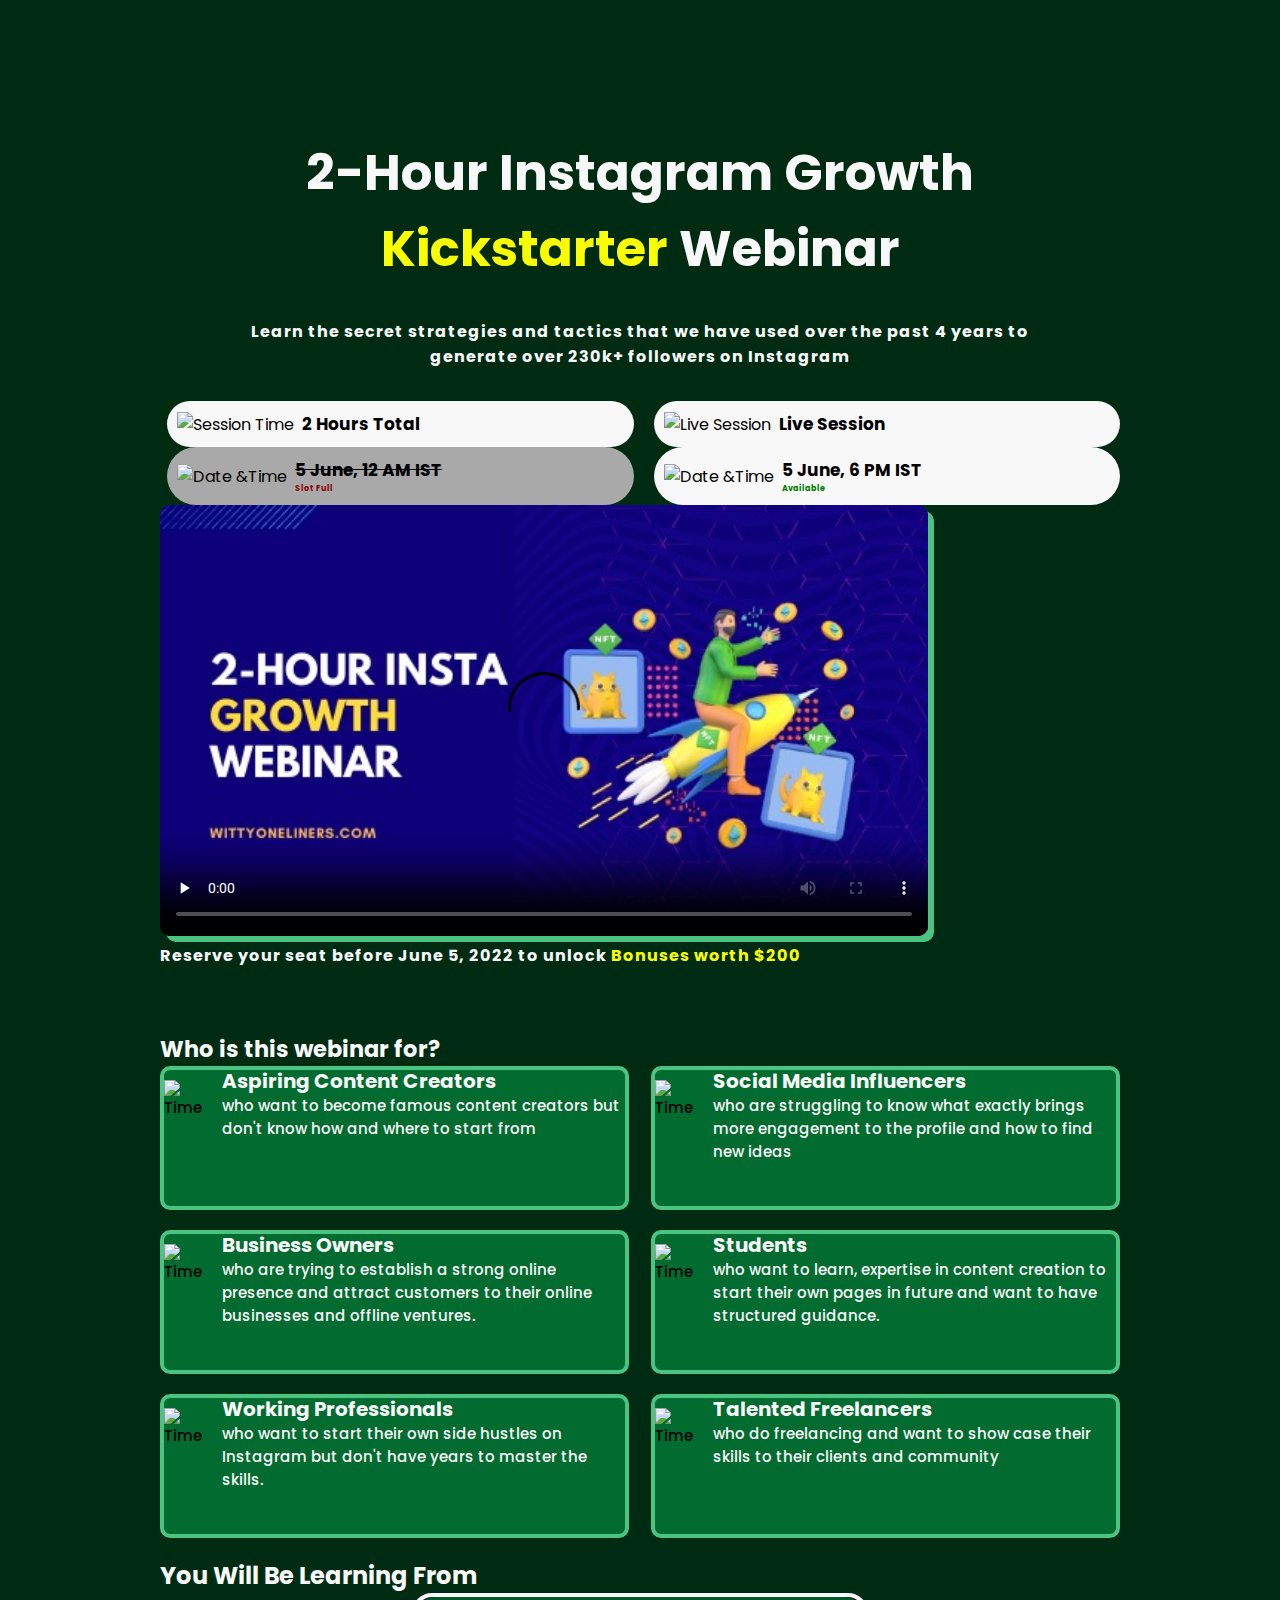
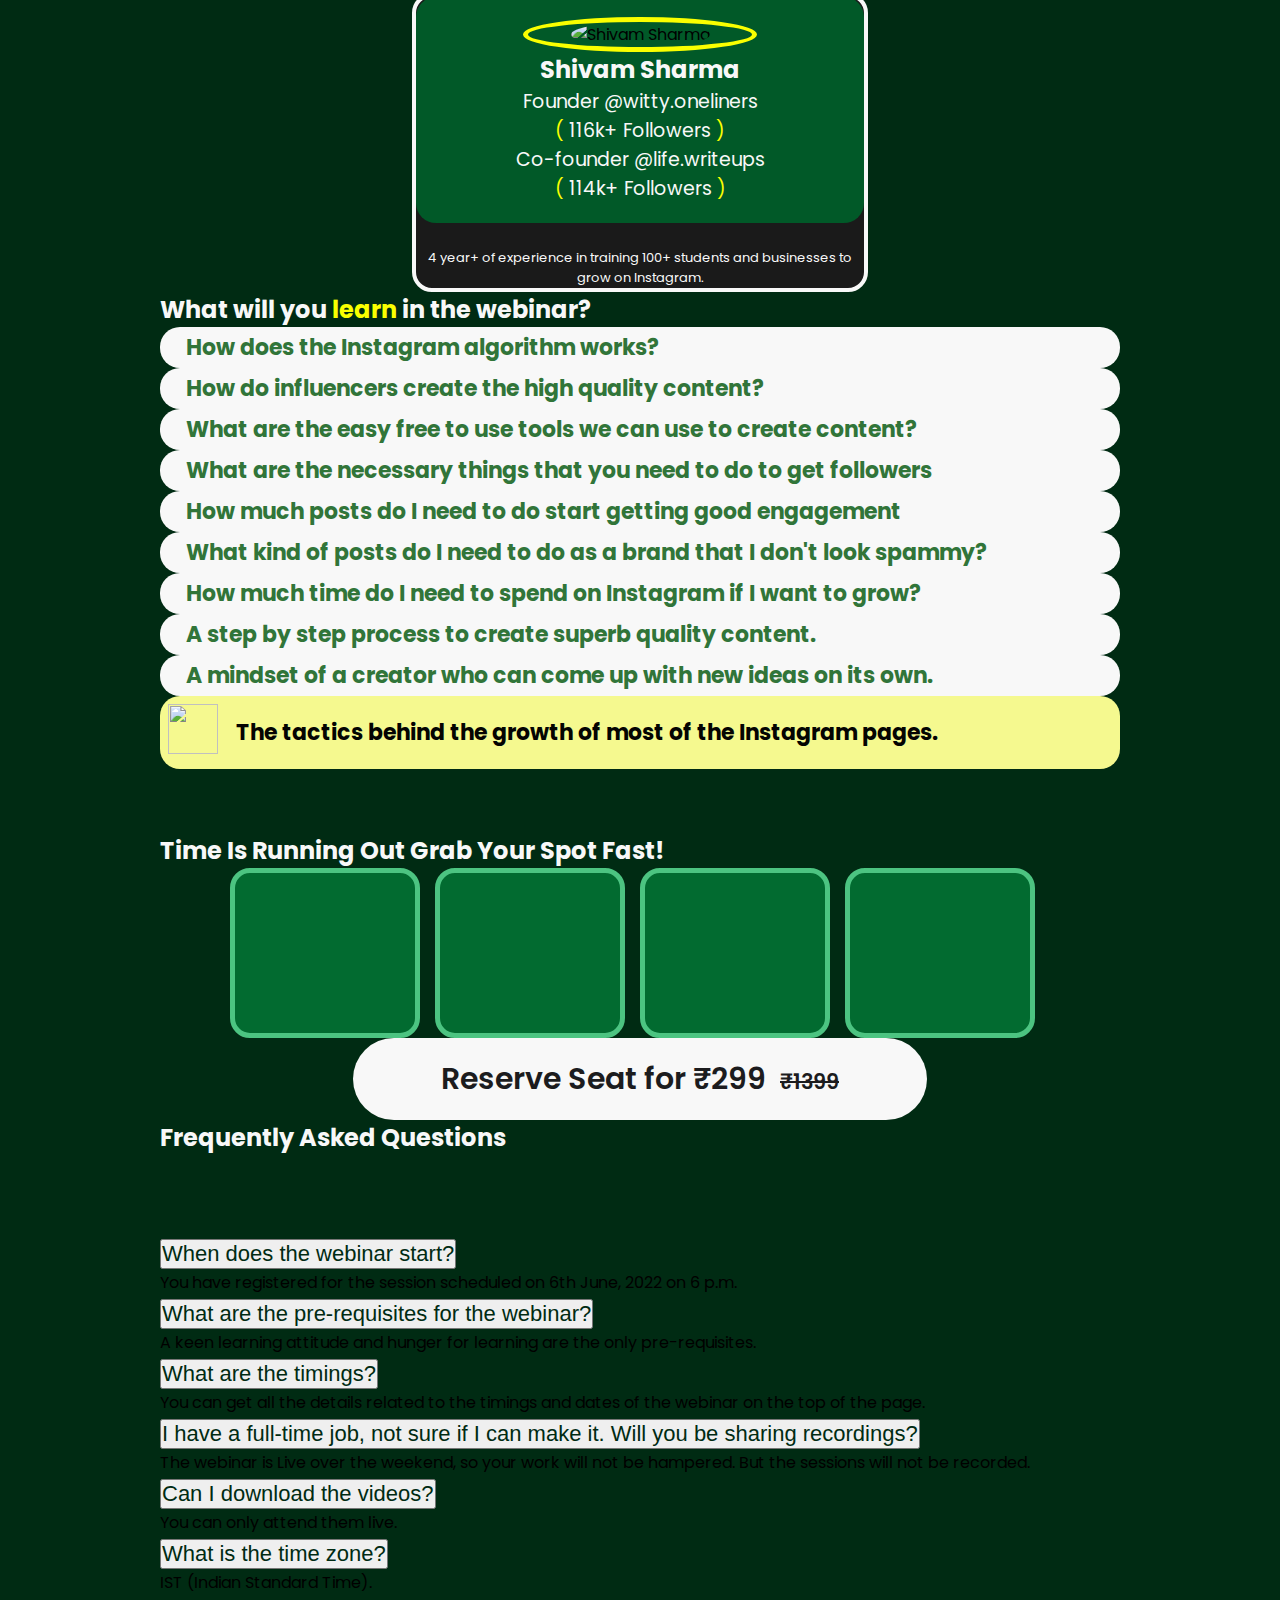
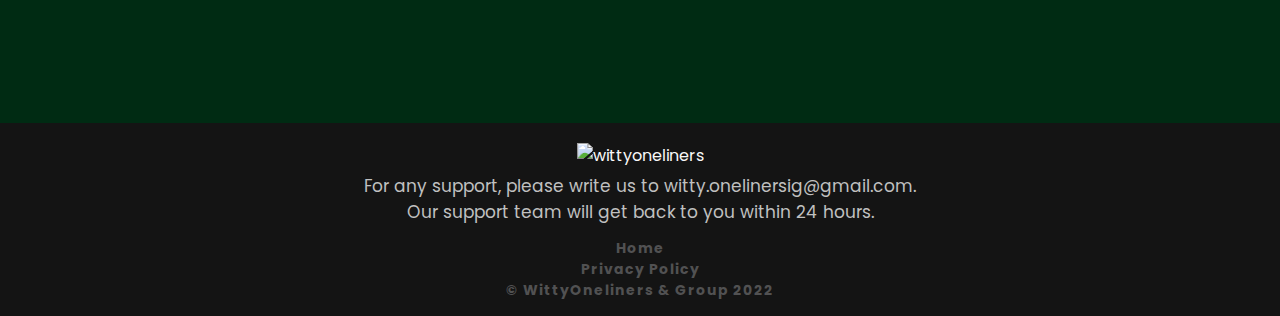
==== commit 31c92d6f: "some edits, success page 29-5-22" ====
--- a/public/index.html
+++ b/public/index.html
@@ -19,6 +19,8 @@
 
     <!-- Favicon -- site identity -->
     <link rel="icon" type="image/x-icon" href="/public/media/images/favicon.ico">
+
+    <script src="./js/index.js"></script>
 
     <title>Witty Oneliners</title>
 </head>
@@ -442,9 +444,7 @@
                         <div id="panelsStayOpen-collapseOne" class="accordion-collapse collapse"
                             aria-labelledby="panelsStayOpen-headingOne">
                             <div class="accordion-body">
-                                <p class="mtemp-0">You can find all the details regarding the webinar dates and timings
-                                    on the top of
-                                    the page.</p>
+                                <p class="mtemp-0">You have registered for the session scheduled on 6th June, 2022 on 6 p.m.</p>
                             </div>
                         </div>
                     </div>
@@ -454,14 +454,13 @@
                             <button class="accordion-button collapsed f-22" type="button" data-bs-toggle="collapse"
                                 data-bs-target="#panelsStayOpen-collapseTwo" aria-expanded="false"
                                 aria-controls="panelsStayOpen-collapseTwo">
-                                Will it be a live session or pre-recorded?
+                                What are the pre-requisites for the webinar?
                             </button>
                         </h2>
                         <div id="panelsStayOpen-collapseTwo" class="accordion-collapse collapse"
                             aria-labelledby="panelsStayOpen-headingTwo">
                             <div class="accordion-body">
-                                <p class="mtemp-0">This is going to be a completely live webinar and there will be no
-                                    recordings.</p>
+                                <p class="mtemp-0">A keen learning attitude and hunger for learning are the only pre-requisites.</p>
                             </div>
                         </div>
                     </div>
@@ -540,13 +539,20 @@
     </div>
 
 
-
     <div class="footer-info">
         <img src="./media/images/website-bottom.png" alt="wittyoneliners">
-        <div class="content">
-            <p>For any support, please write us to <a
-                    href="mailto:witty.onelinersig@gmail.com">witty.onelinersig@gmail.com</a>.</p>
-            <p>Our support team will get back to you within 24 hours.</p>
+        <div class="footer-info-inner">
+            <div class="content">
+                <p>For any support, please write us to <a
+                        href="mailto:witty.onelinersig@gmail.com">witty.onelinersig@gmail.com</a>.</p>
+                <p>Our support team will get back to you within 24 hours.</p>
+            </div>
+            <div class="menu">
+                <a href="./index.html"><h4>Home</h4></a>
+                <!-- <a href="#"><h4>About Us</h4></a>
+                <a href="#"><h4>Contact Us</h4></a> -->
+                <a href="./privacypolicy.html"><h4>Privacy Policy</h4></a>
+            </div>
         </div>
         <h4>© <a href="http://instagram.com/witty.oneliners" target="_blank"
                 style="text-decoration: none; color: inherit;">WittyOneliners & Group</a> 2022</h4>
@@ -578,70 +584,6 @@
         crossorigin="anonymous"></script>
 
 
-    <script>
-        // Set the date we're counting down to
-        var countDownDate = new Date("June 5, 2022 00:00:00").getTime();
-
-        // Update the count down every 1 second
-        var x = setInterval(function () {
-
-            // Get today's date and time
-            var now = new Date().getTime();
-
-            // Find the distance between now and the count down date
-            var distance = countDownDate - now;
-
-            // Time calculations for days, hours, minutes and seconds
-            var days = Math.floor(distance / (1000 * 60 * 60 * 24));
-            var hours = Math.floor((distance % (1000 * 60 * 60 * 24)) / (1000 * 60 * 60));
-            var minutes = Math.floor((distance % (1000 * 60 * 60)) / (1000 * 60));
-            var seconds = Math.floor((distance % (1000 * 60)) / 1000);
-
-            // Output the result in an element with id="demo"
-            document.getElementById("days").innerHTML = days + "d ";
-            document.getElementById("hours").innerHTML = hours + "h ";
-            document.getElementById("minutes").innerHTML = minutes + "m ";
-            document.getElementById("seconds").innerHTML = seconds + "s ";
-
-            // If the count down is over, write some text 
-            if (distance < 0) {
-                clearInterval(x);
-                document.getElementById("").innerHTML = "EXPIRED";
-            }
-        }, 1000);
-    </script>
-
-
-    <!-- Countdown for mobile -->
-    <script>
-        // Set the date we're counting down to
-        var countDownDateM = new Date("June 5, 2022 00:00:00").getTime();
-
-        // Update the count down every 1 second
-        var xM = setInterval(function () {
-
-            // Get today's date and time
-            var nowM = new Date().getTime();
-
-            // Find the distanceM between nowM and the count down date
-            var distanceM = countDownDateM - nowM;
-
-            // Time calculations for days, hours, minutes and seconds
-            var daysM = Math.floor(distanceM / (1000 * 60 * 60 * 24));
-            var hoursM = Math.floor((distanceM % (1000 * 60 * 60 * 24)) / (1000 * 60 * 60));
-            var minutesM = Math.floor((distanceM % (1000 * 60 * 60)) / (1000 * 60));
-            var secondsM = Math.floor((distanceM % (1000 * 60)) / 1000);
-
-            // Output the result in an element with id="demo"
-            document.getElementById("demoMobile").innerHTML = daysM + "d " + hoursM + "h " + minutesM + "m " + secondsM + "s ";
-
-            // If the count down is over, write some text 
-            if (distanceM < 0) {
-                clearInterval(xM);
-                document.getElementById("demoMobile").innerHTML = "EXPIRED";
-            }
-        }, 1000);
-    </script>
 
 
     <!-- Firebase hosting -->
@@ -669,7 +611,6 @@
         const analytics = getAnalytics(app);
     </script>
 
-    <!-- <script src="index.js"></script> -->
 </body>
 
 </html>--- a/public/css/style.css
+++ b/public/css/style.css
@@ -8,6 +8,11 @@
 body {
   font-family: "Poppins", sans-serif;
   background-color: #002b13;
+}
+
+:root {
+  --white: #f8f8f8;
+  --black: #1c1c1e;
 }
 
 h4 {
@@ -28,13 +33,17 @@
 }
 
 .text-white {
-  color: #fff;
+  color: var(--white);
 }
 
 .text-yellow {
   color: #faff00;
 }
 
+.text-black {
+  color: #1c1c1e;
+  font-size: 15px !important;
+}
 .text-green {
   color: #317539;
 }
@@ -71,7 +80,7 @@
 }
 
 .center-box-for-video {
-  box-shadow: bottom 0px 0px 10px #fff;
+  box-shadow: bottom 0px 0px 10px var(--white);
 }
 
 .center-box-for-video video {
@@ -91,7 +100,7 @@
 .ts-card-3,
 .ts-card-4 {
   display: flex;
-  background: white;
+  background: var(--white);
   padding: 10px;
   border-radius: 41px;
   width: 48%;
@@ -100,6 +109,10 @@
 .ts-card-1,
 .ts-card-3 {
   margin-right: 10px;
+}
+
+.ts-card-3 {
+  background-color: darkgray;
 }
 
 .ts-card-2,
@@ -172,7 +185,7 @@
 .card {
   background-color: #1a1a1a;
   border-radius: 20px;
-  border: 4px solid #fff;
+  border: 4px solid var(--white);
 }
 
 .card-top {
@@ -206,21 +219,21 @@
 }
 
 .register-link {
-  background-color: white;
+  background-color: var(--white);
   width: 56%;
   padding: 18px;
   border-radius: 50px;
-  margin-top: 50px;
+  /* margin-top: 50px; */
 }
 
 .register-link-wrapper a {
   text-decoration: none;
-  color: #000;
+  color: var(--black);
 }
 
 .special-text-learning {
   display: flex;
-  background-color: white;
+  background-color: var(--white);
   border-radius: 20px;
 }
 
@@ -255,9 +268,9 @@
   width: 100%;
   bottom: 0;
   margin-top: 100px;
-  background-color: #fff;
+  background-color: var(--white);
   padding: 14px 0px 7px;
-  color: #000;
+  color: var(--black);
   text-align: center;
   font-size: 20px;
   font-weight: 500;
@@ -292,6 +305,7 @@
 .Who-for-workshop {
   display: flex;
   justify-content: space-between;
+  margin-bottom: 20px;
 }
 
 .target-audience {
@@ -337,7 +351,7 @@
 
 .counter div p {
   font-size: 60px;
-  color: #fff;
+  color: var(--white);
   margin: 0px;
 }
 
@@ -346,8 +360,8 @@
   position: relative;
   bottom: 0px;
   text-align: center;
-  color: white;
-  padding: 20px 10px 15px;
+  color: var(--white);
+  padding: 20px 47px 15px;
 }
 .footer-info img {
   width: 12%;
@@ -360,7 +374,7 @@
 .footer-info .content p {
   margin-bottom: 0px;
   font-size: 17px;
-  color: #fdfdfe;
+  color: #c0c0c0;
 }
 
 .footer-info .content p a {
@@ -372,6 +386,44 @@
   font-size: 14px;
   color: #515152;
 }
+
+.availability {
+  font-size: 8px !important;
+  color: darkred;
+}
+.availability1 {
+  font-size: 8px !important;
+  color: green;
+}
+
+/* For razorpay button  */
+.razorpay-container {
+  display: flex;
+  justify-content: center;
+  position: relative;
+  top: 82px;
+  opacity: 0;
+}
+.PaymentButton--rzpTheme.svelte-ekc7fv .PaymentButton-contents.svelte-ekc7fv {
+  padding-left: 452px !important;
+}
+.PaymentButton.svelte-ekc7fv.svelte-ekc7fv {
+  height: 70px !important;
+}
+/* Razorpay button ends here  */
+.razorpay-container-mobileOnly {
+  display: none;
+}
+.menu a{
+  text-decoration: none;
+}
+.menu a h4:hover{
+  color: #f8f8f8 !important;
+}
+.footer-info h4:hover {
+  color: #f8f8f8;
+}
+
 
 /* For devices below 300px width  */
 
@@ -453,6 +505,7 @@
   }
   .Who-for-workshop {
     flex-direction: column;
+    margin-bottom: 0px;
   }
   .target-audience {
     width: 100%;
@@ -488,7 +541,7 @@
   .register-mobile-link a {
     display: block;
     text-decoration: none;
-    color: white;
+    color: var(--white);
     background: #015928;
     padding: 10px;
     border-radius: 10px;
@@ -516,8 +569,30 @@
   .footer-info {
     bottom: 87px;
   }
+  .footer-info .content p {
+    font-size: 15px;
+  }
   .footer-info img {
     width: 45%;
+  }
+  /* For razorpay button  */
+  .razorpay-container {
+    top: 54px;
+  }
+  .PaymentButton--rzpTheme.svelte-ekc7fv .PaymentButton-contents.svelte-ekc7fv {
+    padding-left: 170px !important;
+  }
+  .PaymentButton.svelte-ekc7fv.svelte-ekc7fv {
+    height: 45px !important;
+  }
+  /* Razorpay button ends here  */
+  .razorpay-container-mobileOnly {
+    display: block;
+    position: fixed;
+    z-index: 222;
+    top: 601px;
+    left: 57px;
+    opacity: 0;
   }
 }
 
@@ -567,6 +642,7 @@
   }
   .Who-for-workshop {
     flex-direction: column;
+    margin-bottom: 0px;
   }
   .target-audience {
     width: 100%;
@@ -610,7 +686,7 @@
   .register-mobile-link a {
     display: block;
     text-decoration: none;
-    color: white;
+    color: var(--white);
     background: #015928;
     padding: 14px;
     border-radius: 10px;
@@ -644,8 +720,30 @@
   .footer-info {
     bottom: 87px;
   }
+  .footer-info .content p {
+    font-size: 15px;
+  }
   .footer-info img {
     width: 45%;
+  }
+  /* For razorpay button  */
+  .razorpay-container {
+    top: 54px;
+  }
+  .PaymentButton--rzpTheme.svelte-ekc7fv .PaymentButton-contents.svelte-ekc7fv {
+    padding-left: 170px !important;
+  }
+  .PaymentButton.svelte-ekc7fv.svelte-ekc7fv {
+    height: 45px !important;
+  }
+  /* Razorpay button ends here  */
+  .razorpay-container-mobileOnly {
+    display: block;
+    position: fixed;
+    z-index: 222;
+    top: 601px;
+    left: 57px;
+    opacity: 0;
   }
 }
 
@@ -686,6 +784,7 @@
   }
   .Who-for-workshop {
     flex-direction: column;
+    margin-bottom: 0px;
   }
   .target-audience {
     width: 100%;
@@ -729,7 +828,7 @@
   .register-mobile-link a {
     display: block;
     text-decoration: none;
-    color: white;
+    color: var(--white);
     background: #015928;
     padding: 14px;
     border-radius: 10px;
@@ -763,6 +862,19 @@
   .footer-info img {
     width: 45%;
   }
+  /* For razorpay button  */
+  .PaymentButton--rzpTheme.svelte-ekc7fv .PaymentButton-contents.svelte-ekc7fv {
+    padding-left: 300px !important;
+  }
+  /* Razorpay button ends here  */
+  .razorpay-container-mobileOnly {
+    display: block;
+    position: fixed;
+    z-index: 222;
+    top: 601px;
+    left: 57px;
+    opacity: 0;
+  }
 }
 
 /* For screen sizes between 768px and 1199px */
@@ -802,7 +914,7 @@
     font-size: 55px;
   }
   .register-link {
-    width: 65%;
+    width: 70%;
   }
   .footer-info img {
     width: 35%;
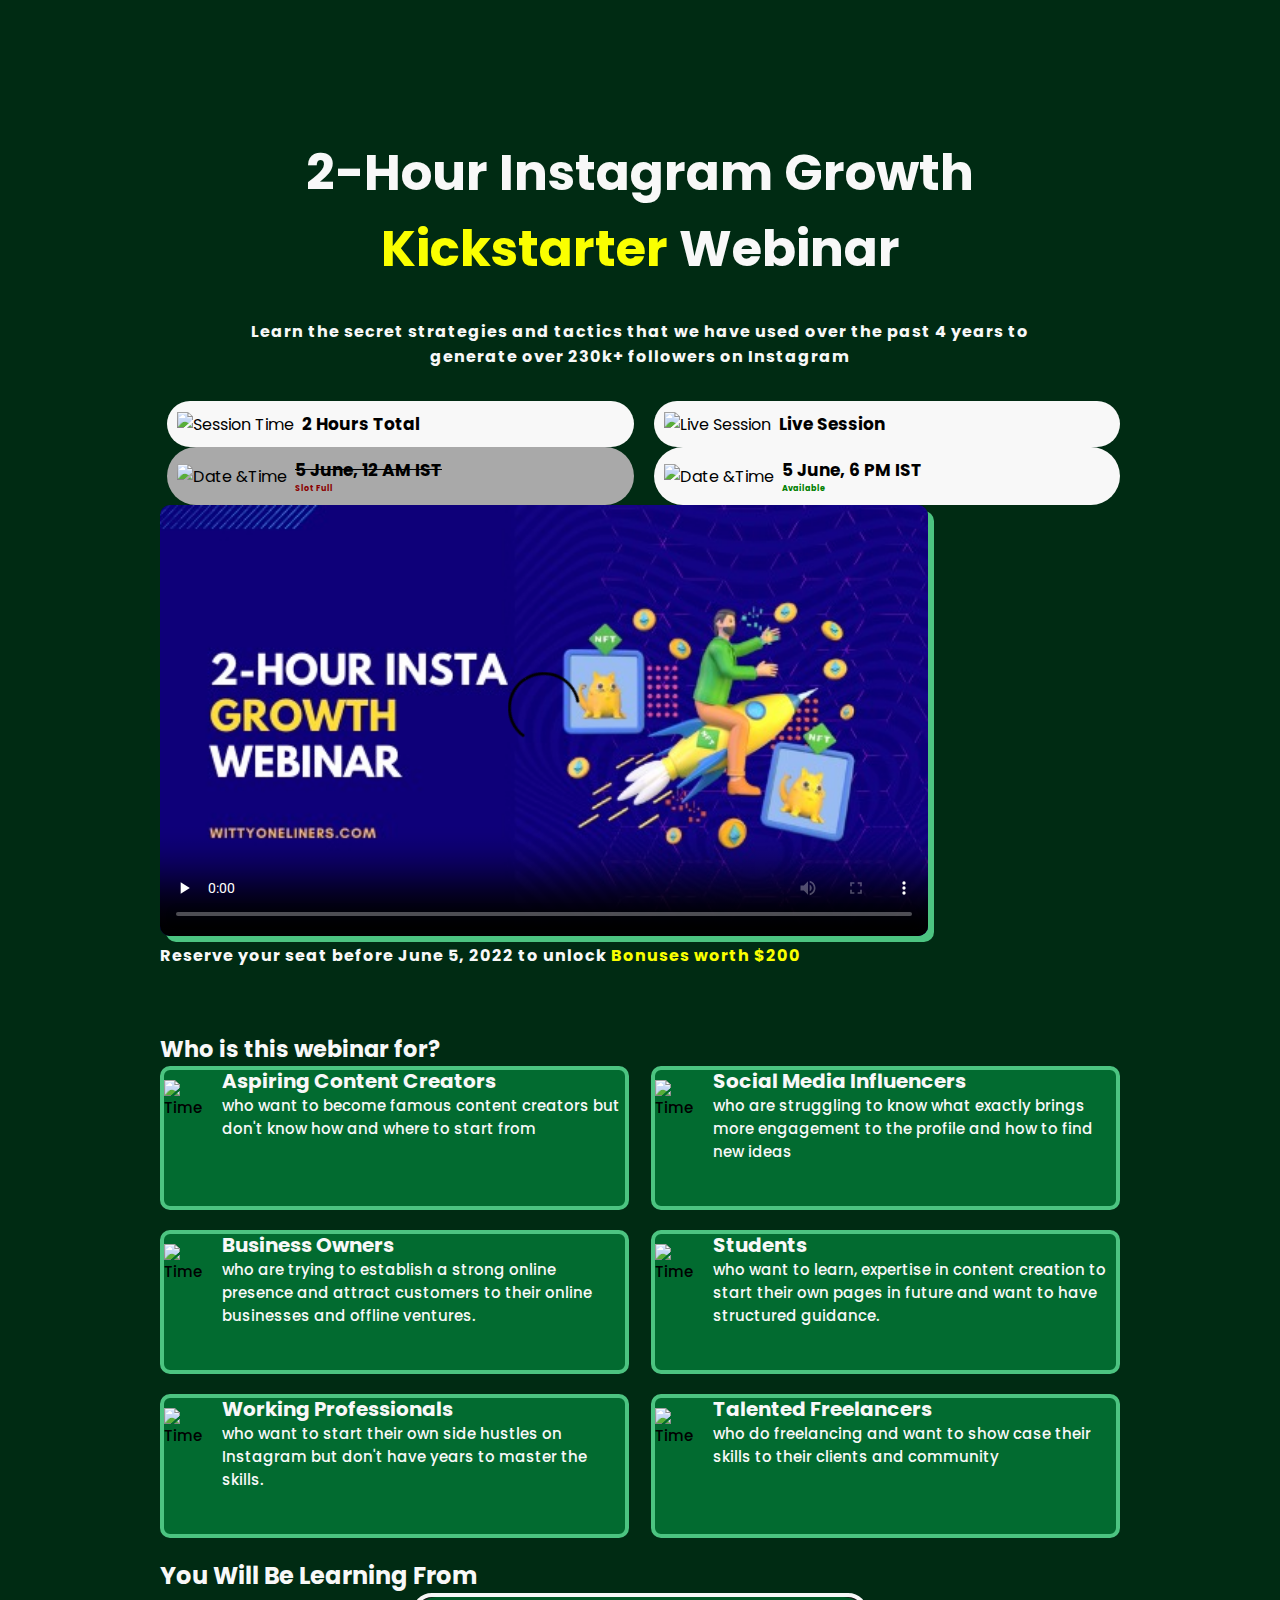
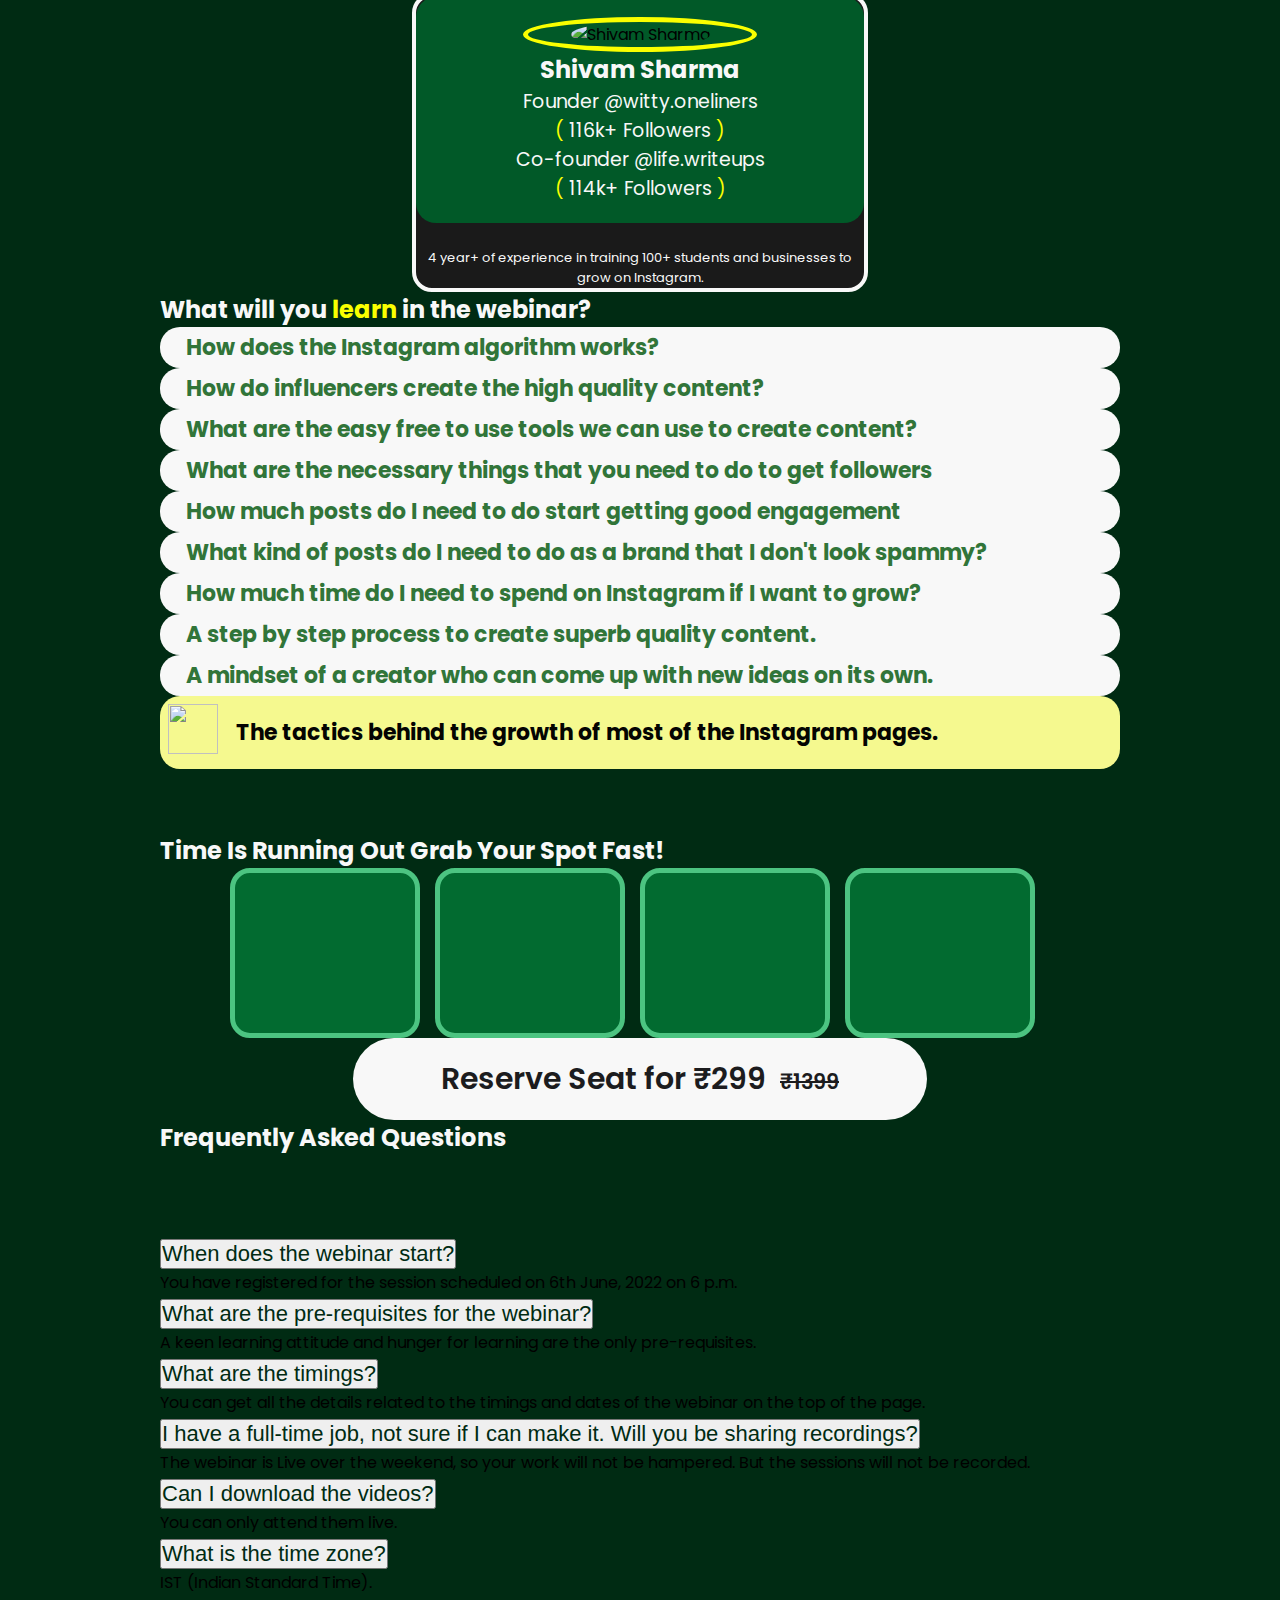
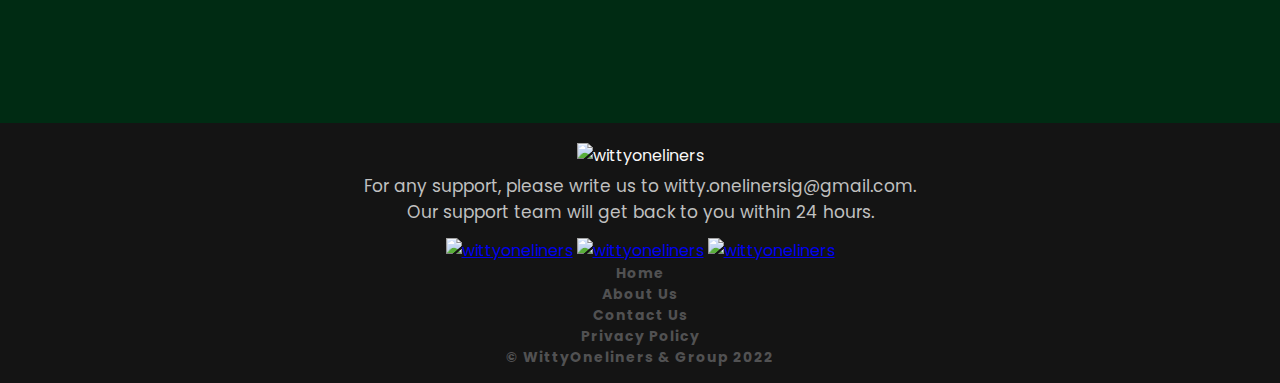
==== commit 5ffb5556: "Fb pixel code placed" ====
--- a/public/index.html
+++ b/public/index.html
@@ -21,6 +21,29 @@
     <link rel="icon" type="image/x-icon" href="/public/media/images/favicon.ico">
 
     <script src="./js/index.js"></script>
+
+
+    <!-- Facebook Pixel Code -->
+    <script>
+        !function (f, b, e, v, n, t, s) {
+            if (f.fbq) return; n = f.fbq = function () {
+                n.callMethod ?
+                n.callMethod.apply(n, arguments) : n.queue.push(arguments)
+            };
+            if (!f._fbq) f._fbq = n; n.push = n; n.loaded = !0; n.version = '2.0';
+            n.queue = []; t = b.createElement(e); t.async = !0;
+            t.src = v; s = b.getElementsByTagName(e)[0];
+            s.parentNode.insertBefore(t, s)
+        }(window, document, 'script',
+            'https://connect.facebook.net/en_US/fbevents.js');
+        fbq('init', '752003935690683');
+        fbq('track', 'PageView');
+    </script>
+    <noscript>
+        <img height="1" width="1" src="https://www.facebook.com/tr?id=752003935690683&ev=PageView
+    &noscript=1" />
+    </noscript>
+    <!-- End Facebook Pixel Code -->
 
     <title>Witty Oneliners</title>
 </head>
@@ -444,7 +467,8 @@
                         <div id="panelsStayOpen-collapseOne" class="accordion-collapse collapse"
                             aria-labelledby="panelsStayOpen-headingOne">
                             <div class="accordion-body">
-                                <p class="mtemp-0">You have registered for the session scheduled on 6th June, 2022 on 6 p.m.</p>
+                                <p class="mtemp-0">You have registered for the session scheduled on 6th June, 2022 on 6
+                                    p.m.</p>
                             </div>
                         </div>
                     </div>
@@ -460,7 +484,8 @@
                         <div id="panelsStayOpen-collapseTwo" class="accordion-collapse collapse"
                             aria-labelledby="panelsStayOpen-headingTwo">
                             <div class="accordion-body">
-                                <p class="mtemp-0">A keen learning attitude and hunger for learning are the only pre-requisites.</p>
+                                <p class="mtemp-0">A keen learning attitude and hunger for learning are the only
+                                    pre-requisites.</p>
                             </div>
                         </div>
                     </div>
@@ -547,11 +572,27 @@
                         href="mailto:witty.onelinersig@gmail.com">witty.onelinersig@gmail.com</a>.</p>
                 <p>Our support team will get back to you within 24 hours.</p>
             </div>
+            <div class="social mt-2 mb-3">
+                <a href="http://instagram.com/witty.oneliners" target="_blank"><img src="./media/images/instagram.png"
+                        alt="wittyoneliners"></a>
+                <a href="https://twitter.com/witty_oneliner?t=WOTkrPJRZRmrNxyM6zrfAQ&s=09" target="_blank"><img
+                        src="./media/images/twitter.png" alt="wittyoneliners"></a>
+                <a href="https://www.linkedin.com/company/wittyoneliners/" target="_blank"><img
+                        src="./media/images/linkedin.png" alt="wittyoneliners"></a>
+            </div>
             <div class="menu">
-                <a href="./index.html"><h4>Home</h4></a>
-                <!-- <a href="#"><h4>About Us</h4></a>
-                <a href="#"><h4>Contact Us</h4></a> -->
-                <a href="./privacypolicy.html"><h4>Privacy Policy</h4></a>
+                <a href="./index.html">
+                    <h4>Home</h4>
+                </a>
+                <a href="./aboutus.html">
+                    <h4>About Us</h4>
+                </a>
+                <a href="./contact.html">
+                    <h4>Contact Us</h4>
+                </a>
+                <a href="./privacypolicy.html">
+                    <h4>Privacy Policy</h4>
+                </a>
             </div>
         </div>
         <h4>© <a href="http://instagram.com/witty.oneliners" target="_blank"
